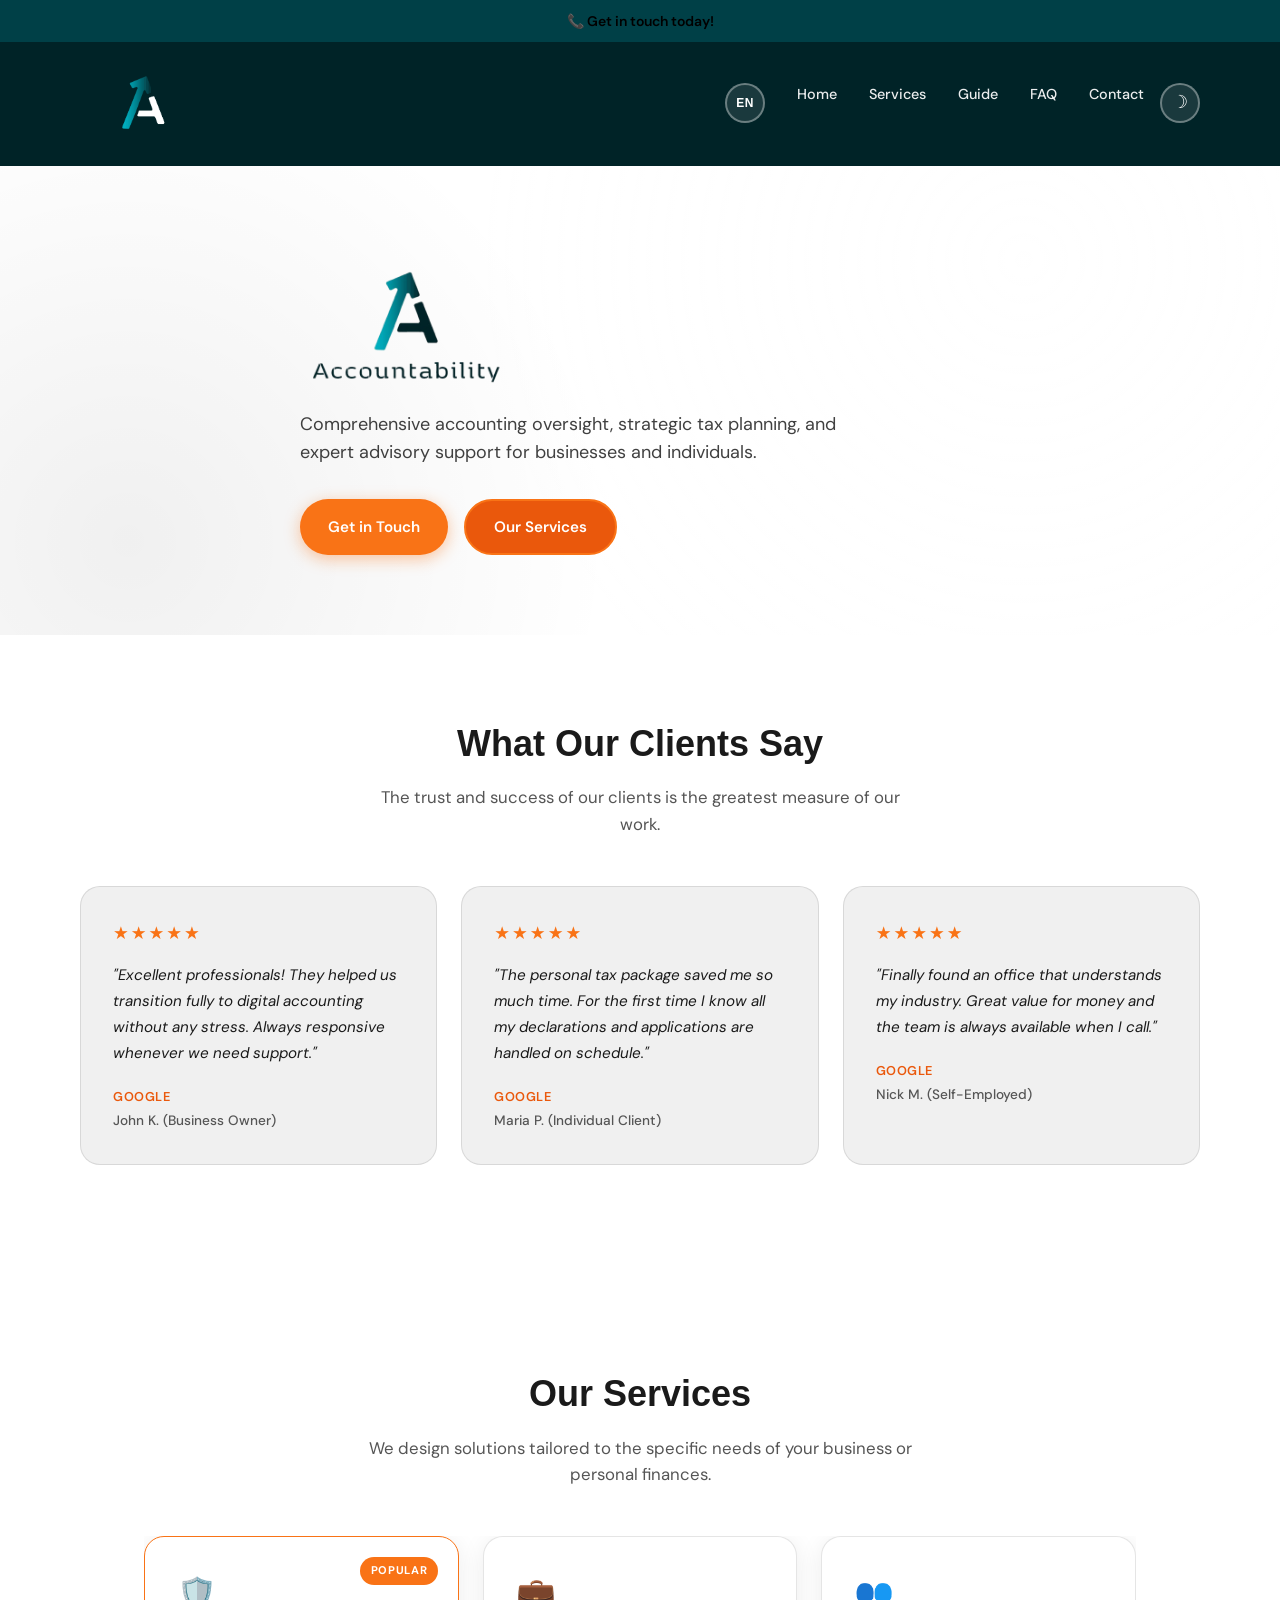
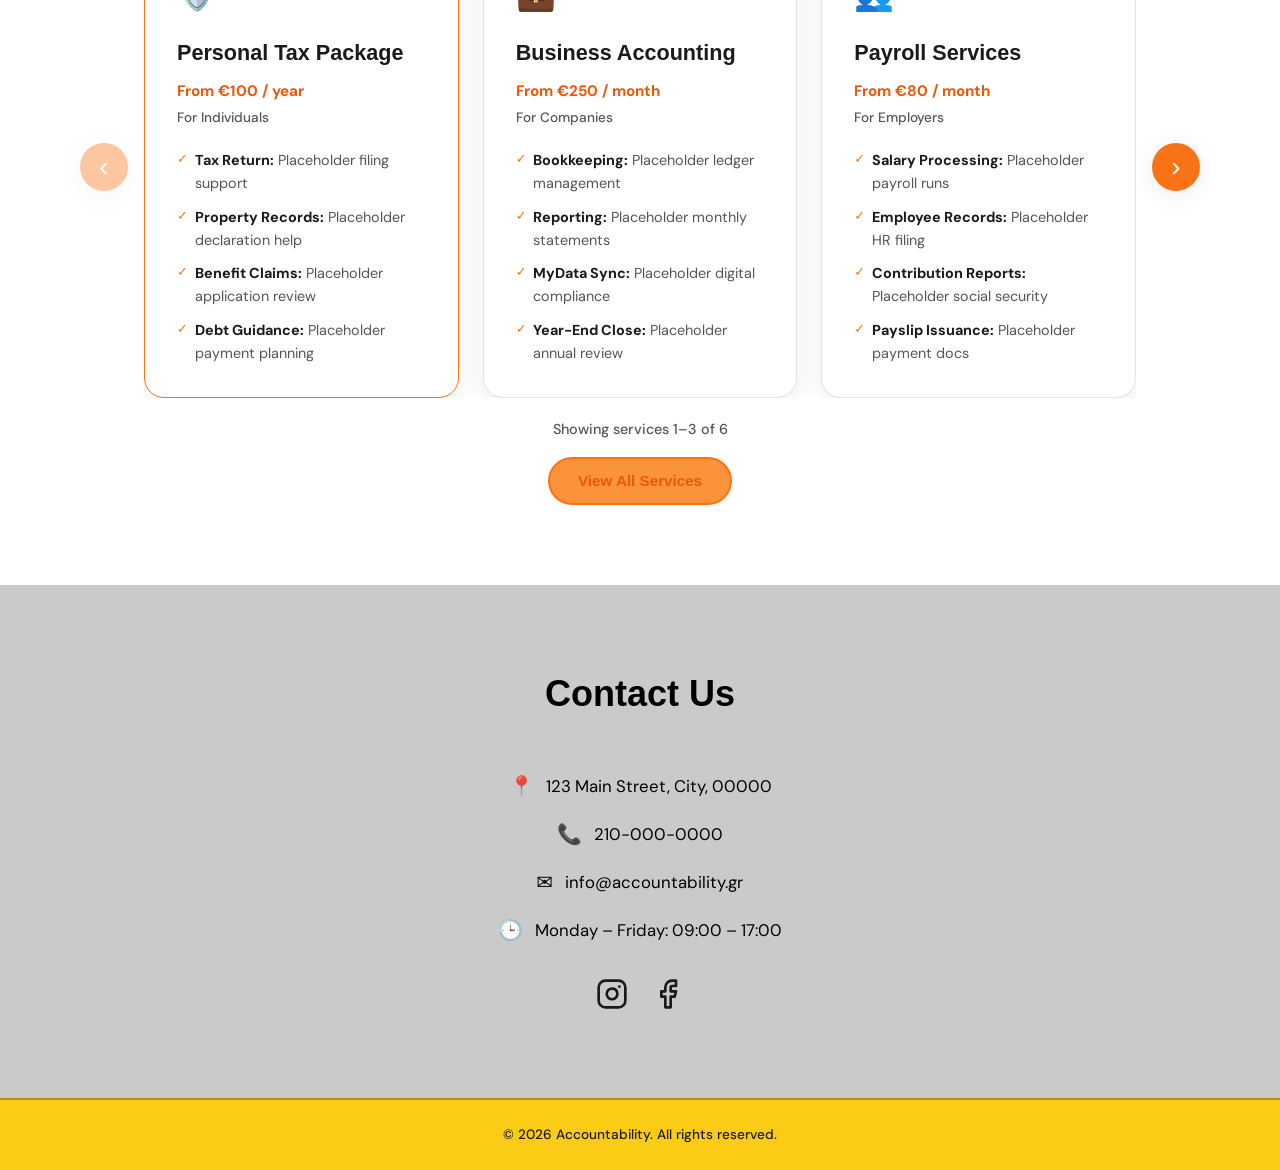
==== index.html @ 4b59281c "check 25/07/2026" ====
<!DOCTYPE html>
<html lang="en">
<head>
  <meta charset="UTF-8">
  <meta name="viewport" content="width=device-width, initial-scale=1.0">
  <title>Accountability</title>
  <link rel="preconnect" href="https://fonts.googleapis.com">
  <link rel="preconnect" href="https://fonts.gstatic.com" crossorigin>
  <link href="https://fonts.googleapis.com/css2?family=DM+Sans:ital,opsz,wght@0,9..40,400;0,9..40,500;0,9..40,600;0,9..40,700;1,9..40,400&family=Playfair+Display:wght@600;700&display=swap" rel="stylesheet">
  <link rel="stylesheet" href="styles.css">
  <script>
    (function () {
      var saved = localStorage.getItem("theme");
      document.documentElement.setAttribute("data-theme", saved === "dark" ? "dark" : "light");
      var savedLang = localStorage.getItem("lang") || "en";
      document.documentElement.setAttribute("data-lang", savedLang);
      document.documentElement.lang = savedLang;
    })();
  </script>
</head>
<body>
  <div id="top" class="top-anchor"></div>
  <a href="#contact" class="call-bar" data-i18n="callBar">📞 Get in touch today!</a>

  <header class="header">
    <div class="container header-inner">
      <a href="#top" class="logo">
        <img src="Full_logo.png" alt="Accountability">
      </a>
      <nav class="nav">
        <button class="lang-toggle" type="button" aria-label="Switch to Greek">
          <span class="lang-label lang-label-gr" aria-hidden="true">ΕΛ</span>
          <span class="lang-label lang-label-en" aria-hidden="true">EN</span>
        </button>
        <a href="#top" data-i18n="nav.home">Home</a>
        <a href="Services.html" data-i18n="nav.services">Services</a>
        <a href="Guide.html">Guide</a>
        <a href="QnA.html" class="btn-nav-qna" data-i18n="nav.qna">Q&amp;A</a>
        <a href="Contact.html" data-i18n="nav.contact">Contact</a>
        <!--a href="#contact" data-i18n="nav.contact">Contact</a-->
      </nav>
      <button class="theme-toggle" type="button" aria-label="Switch to dark mode" aria-pressed="false">
        <span class="theme-icon theme-icon-sun" aria-hidden="true">☀</span>
        <span class="theme-icon theme-icon-moon" aria-hidden="true">☽</span>
      </button>
      <button class="nav-toggle" aria-label="Open menu" aria-expanded="false">
        <span></span>
        <span></span>
        <span></span>
      </button>
    </div>
  </header>

  <main>
    <section class="hero">
      <div class="hero-bg"></div>
      <div class="container hero-content">
        <h1 class="hero-logo">
          <img alt="Accountability" class="theme-aware-logo">
        </h1>
        <p class="hero-lead" data-i18n="hero.lead">Comprehensive accounting oversight, strategic tax planning, and expert advisory support for businesses and individuals.</p>
        <div class="hero-actions">
          <a href="#contact" class="btn btn-primary" data-i18n="hero.cta1">Get in Touch</a>
          <a href="#services" class="btn btn-outline" data-i18n="hero.cta2">Our Services</a>
        </div>
      </div>
    </section>

    <section class="reviews" id="reviews">
      <div class="container">
        <header class="section-header">
          <h2 data-i18n="reviews.title">What Our Clients Say</h2>
          <p data-i18n="reviews.subtitle">The trust and success of our clients is the greatest measure of our work.</p>
        </header>
        <div class="reviews-grid">
          <blockquote class="review-card">
            <div class="stars">★★★★★</div>
            <p data-i18n="reviews.r1.text">"Excellent professionals! They helped us transition fully to digital accounting without any stress. Always responsive whenever we need support."</p>
            <footer>
              <span class="review-source">Google</span>
              <span class="review-author" data-i18n="reviews.r1.author">John K. (Business Owner)</span>
            </footer>
          </blockquote>
          <blockquote class="review-card">
            <div class="stars">★★★★★</div>
            <p data-i18n="reviews.r2.text">"The personal tax package saved me so much time. For the first time I know all my declarations and applications are handled on schedule."</p>
            <footer>
              <span class="review-source">Google</span>
              <span class="review-author" data-i18n="reviews.r2.author">Maria P. (Individual Client)</span>
            </footer>
          </blockquote>
          <blockquote class="review-card">
            <div class="stars">★★★★★</div>
            <p data-i18n="reviews.r3.text">"Finally found an office that understands my industry. Great value for money and the team is always available when I call."</p>
            <footer>
              <span class="review-source">Google</span>
              <span class="review-author" data-i18n="reviews.r3.author">Nick M. (Self-Employed)</span>
            </footer>
          </blockquote>
        </div>
      </div>
    </section>

    <section class="services" id="services">
      <div class="container">
        <header class="section-header">
          <h2 data-i18n="services.title">Our Services</h2>
          <p data-i18n="services.subtitle">We design solutions tailored to the specific needs of your business or personal finances.</p>
        </header>
        <div class="services-carousel" aria-roledescription="carousel">
          <button class="carousel-btn carousel-prev" type="button" data-i18n-aria="services.prev" aria-label="Previous services" disabled>
            &#8249;
          </button>
          <div class="services-viewport">
            <div class="services-track">
              <article class="service-card popular">
                <span class="badge" data-i18n="services.popular">Popular</span>
                <div class="service-icon">🛡️</div>
                <h3 data-i18n="services.s1.title">Personal Tax Package</h3>
                <p class="service-price" data-i18n="services.s1.price">From €100 / year</p>
                <p class="service-tagline" data-i18n="services.s1.tagline">For Individuals</p>
                <ul>
                  <li data-i18n="services.s1.l1"><strong>Tax Return:</strong> Placeholder filing support</li>
                  <li data-i18n="services.s1.l2"><strong>Property Records:</strong> Placeholder declaration help</li>
                  <li data-i18n="services.s1.l3"><strong>Benefit Claims:</strong> Placeholder application review</li>
                  <li data-i18n="services.s1.l4"><strong>Debt Guidance:</strong> Placeholder payment planning</li>
                </ul>
              </article>

              <article class="service-card">
                <div class="service-icon">💼</div>
                <h3 data-i18n="services.s2.title">Business Accounting</h3>
                <p class="service-price" data-i18n="services.s2.price">From €250 / month</p>
                <p class="service-tagline" data-i18n="services.s2.tagline">For Companies</p>
                <ul>
                  <li data-i18n="services.s2.l1"><strong>Bookkeeping:</strong> Placeholder ledger management</li>
                  <li data-i18n="services.s2.l2"><strong>Reporting:</strong> Placeholder monthly statements</li>
                  <li data-i18n="services.s2.l3"><strong>MyData Sync:</strong> Placeholder digital compliance</li>
                  <li data-i18n="services.s2.l4"><strong>Year-End Close:</strong> Placeholder annual review</li>
                </ul>
              </article>

              <article class="service-card">
                <div class="service-icon">👥</div>
                <h3 data-i18n="services.s3.title">Payroll Services</h3>
                <p class="service-price" data-i18n="services.s3.price">From €80 / month</p>
                <p class="service-tagline" data-i18n="services.s3.tagline">For Employers</p>
                <ul>
                  <li data-i18n="services.s3.l1"><strong>Salary Processing:</strong> Placeholder payroll runs</li>
                  <li data-i18n="services.s3.l2"><strong>Employee Records:</strong> Placeholder HR filing</li>
                  <li data-i18n="services.s3.l3"><strong>Contribution Reports:</strong> Placeholder social security</li>
                  <li data-i18n="services.s3.l4"><strong>Payslip Issuance:</strong> Placeholder payment docs</li>
                </ul>
              </article>

              <article class="service-card">
                <div class="service-icon">📊</div>
                <h3 data-i18n="services.s4.title">VAT & Tax Filing</h3>
                <p class="service-price" data-i18n="services.s4.price">From €150 / quarter</p>
                <p class="service-tagline" data-i18n="services.s4.tagline">For Traders</p>
                <ul>
                  <li data-i18n="services.s4.l1"><strong>VAT Returns:</strong> Placeholder submission cycle</li>
                  <li data-i18n="services.s4.l2"><strong>Tax Estimates:</strong> Placeholder liability review</li>
                  <li data-i18n="services.s4.l3"><strong>Deadline Tracking:</strong> Placeholder reminder system</li>
                  <li data-i18n="services.s4.l4"><strong>Audit Prep:</strong> Placeholder document checks</li>
                </ul>
              </article>

              <article class="service-card">
                <div class="service-icon">📈</div>
                <h3 data-i18n="services.s5.title">Financial Advisory</h3>
                <p class="service-price" data-i18n="services.s5.price">Custom pricing</p>
                <p class="service-tagline" data-i18n="services.s5.tagline">For Growth</p>
                <ul>
                  <li data-i18n="services.s5.l1"><strong>Cash Flow:</strong> Placeholder forecast review</li>
                  <li data-i18n="services.s5.l2"><strong>Tax Planning:</strong> Placeholder strategy session</li>
                  <li data-i18n="services.s5.l3"><strong>Investment Review:</strong> Placeholder portfolio check</li>
                  <li data-i18n="services.s5.l4"><strong>Business Plans:</strong> Placeholder financial modeling</li>
                </ul>
              </article>

              <article class="service-card">
                <div class="service-icon">🚀</div>
                <h3 data-i18n="services.s6.title">Startup Support</h3>
                <p class="service-price" data-i18n="services.s6.price">From €300 / setup</p>
                <p class="service-tagline" data-i18n="services.s6.tagline">For New Businesses</p>
                <ul>
                  <li data-i18n="services.s6.l1"><strong>Company Setup:</strong> Placeholder registration help</li>
                  <li data-i18n="services.s6.l2"><strong>License Guidance:</strong> Placeholder compliance steps</li>
                  <li data-i18n="services.s6.l3"><strong>Grant Applications:</strong> Placeholder funding support</li>
                  <li data-i18n="services.s6.l4"><strong>First-Year Books:</strong> Placeholder onboarding plan</li>
                </ul>
              </article>
            </div>
          </div>
          <button class="carousel-btn carousel-next" type="button" data-i18n-aria="services.next" aria-label="Next services">
            &#8250;
          </button>
        </div>
        <div class="services-actions">
          <p class="carousel-status" aria-live="polite">Showing services 1–3 of 6</p>
          <button type="button" class="btn btn-outline-dark services-expand-btn" aria-expanded="false" data-i18n="services.viewAll">
            View All Services
          </button>
        </div>
      </div>
    </section>

    <section class="contact" id="contact">
      <div class="container contact-inner">
        <header class="section-header light">
          <h2 data-i18n="contact.title">Contact Us</h2>
        </header>
        <div class="contact-details">
          <p><span class="contact-icon">📍</span> <span data-i18n="contact.address">123 Main Street, City, 00000</span></p>
          <p><span class="contact-icon">📞</span> 210-000-0000</p>
          <p><span class="contact-icon">✉️</span> info@accountability.gr</p>
          <p><span class="contact-icon">🕒</span> <span data-i18n="contact.hours">Monday – Friday: 09:00 – 17:00</span></p>
          <div style="display: flex; gap: 1.5rem; justify-content: center; margin-top: 1rem;">
            
            <!-- Instagram Button -->
            <a href="https://www.instagram.com/reel/Da7ZCr4uTHB/?utm_source=ig_web_copy_link&igsh=NTc4MTIwNjQ2YQ==" target="_blank" rel="noopener noreferrer" class="social-icon-btn" aria-label="Follow us on Instagram">
              <svg xmlns="http://www.w3.org/2000/svg" width="32" height="32" viewBox="0 0 24 24" fill="none" stroke="currentColor" stroke-width="2" stroke-linecap="round" stroke-linejoin="round">
                <rect x="2" y="2" width="20" height="20" rx="5" ry="5"></rect>
                <path d="M16 11.37A4 4 0 1 1 12.63 8 4 4 0 0 1 16 11.37z"></path>
                <line x1="17.5" y1="6.5" x2="17.51" y2="6.5"></line>
              </svg>
            </a>

            <!-- Facebook Button -->
            <a href="https://www.facebook.com/share/r/1LdRC17VoG/" target="_blank" rel="noopener noreferrer" class="social-icon-btn" aria-label="Follow us on Facebook">
              <svg xmlns="http://www.w3.org/2000/svg" width="32" height="32" viewBox="0 0 24 24" fill="none" stroke="currentColor" stroke-width="2" stroke-linecap="round" stroke-linejoin="round">
                <path d="M18 2h-3a5 5 0 0 0-5 5v3H7v4h3v8h4v-8h3l1-4h-4V7a1 1 0 0 1 1-1h3z"></path>
              </svg>
            </a>

          </div>
        </div>
      </div>
    </section>
  </main>

  <footer class="footer">
    <div class="container">
      <p data-i18n="footer.copyright">&copy; 2026 Accountability. All rights reserved.</p>
    </div>
  </footer>

  <script type="module" src="script.js"></script>
</body>
</html>
---- styles.css ----
:root,
[data-theme="light"] {
  color-scheme: light;

  /* Bright mode */
  --header-blue: #002327;
  --header-blue-dark: #004047;
  --body-white: #ffffff;
  --body-grey: #f0f0f0;
  --body-white-bg: #ffffff;
  --body-grey-bg: #cacaca;
  --footer-yellow: #facc15;
  --footer-yellow-dark: #ca8a04;
  --button-orange: #f97316;
  --button-orange-dark: #ea580c;
  --button-orange-light: #fb923c;

  /* Text & utility */
  --text-on-red: #000000;
  --text-on-green: #1a1a1a;
  --text-muted: #555555;
  --text-on-yellow: #1a1a1a;
  --text-on-orange: #ffffff;
  --card-bg: #ffffff;
  --border: rgba(0, 0, 0, 0.1);
  --shadow: 0 4px 24px rgba(0, 0, 0, 0.08);
  --shadow-lg: 0 12px 48px rgba(0, 0, 0, 0.12);
  --text-hero-lead: rgba(0, 0, 0, 0.75);
  --nav-link: rgba(255, 255, 255, 0.92);
  --logo-bg: #ffffff;
  --logo-border: #1e3a5f;
  --radius: 12px;
  --radius-lg: 20px;
  --font-body: "DM Sans", system-ui, sans-serif;
  --font-display: "Helvetica Neue", Arial, sans-serif;
}

[data-theme="dark"] {
  color-scheme: dark;
  --header-blue: #002327;
  --header-blue-dark: #004047;
  --body-white: #1a1a28;
  --body-grey: #252536;
  --body-white-bg: #0f0f18;
  --body-grey-bg: #0f0f18;
  --footer-yellow: #a16207;
  --footer-yellow-dark: #854d0e;
  --text-on-red: #f0f0f5;
  --text-on-green: #e8e8f0;
  --text-muted: #a8a8bc;
  --text-on-yellow: #fef3c7;
  --text-on-orange: #ffffff;
  --card-bg: #1e1e2e;
  --border: rgba(255, 255, 255, 0.1);
  --shadow: 0 4px 24px rgba(0, 0, 0, 0.3);
  --shadow-lg: 0 12px 48px rgba(0, 0, 0, 0.4);
  --text-hero-lead: rgba(255, 255, 255, 0.88);
  --nav-link: rgba(255, 255, 255, 0.88);
  --logo-bg: #ffffff;
  --logo-border: #4a6fa5;
}

[data-theme="light"] .theme-aware-logo {
  content: url("logo.png"); /* Image 1 */
}

/* Dark Mode Logo */
[data-theme="dark"] .theme-aware-logo {
  content: url("logo_dark.png"); /* Image 2 */
}

*,
*::before,
*::after {
  box-sizing: border-box;
  margin: 0;
  padding: 0;
}

html {
  scroll-behavior: smooth;
}

body {
  font-family: var(--font-body);
  color: var(--text-on-green);
  background: var(--body-white-bg);
  line-height: 1.6;
  -webkit-font-smoothing: antialiased;
  transition: background-color 0.25s ease, color 0.25s ease;
}

.top-anchor {
  height: 0;
  width: 0;
  overflow: hidden;
}

.container {
  width: min(1120px, 92%);
  margin-inline: auto;
}

a {
  color: inherit;
  text-decoration: none;
}

ul {
  list-style: none;
}

img {
  max-width: 100%;
  display: block;
}

/* Header (red) */
.call-bar {
  display: block;
  background: var(--header-blue-dark);
  color: var(--text-on-red);
  text-align: center;
  padding: 0.6rem 1rem;
  font-size: 0.875rem;
  font-weight: 600;
  transition: background 0.2s;
}

.call-bar:hover {
  background: var(--header-blue);
}

.header {
  position: sticky;
  top: 0;
  z-index: 100;
  background: var(--header-blue);
  border-bottom: 2px solid var(--header-blue);
}

.header-inner {
  display: flex;
  align-items: center;
  justify-content: space-between;
  padding: 1rem 0;
  gap: 1rem;
}

.logo {
  display: inline-flex;
  align-items: center;
  
}


.logo img,
.hero-logo img {
  width: auto;
  display: block;
  padding: 0.35rem 0.75rem;
}

.logo img {
  height: 90px;
  
}

.nav {
  display: flex;
  gap: 2rem;
  margin-left: auto;
}

.nav a {
  font-size: 0.9rem;
  font-weight: 500;
  color: var(--nav-link);
  transition: color 0.2s;
}



.nav a:hover {
  color: var(--button-orange-light);
}

.lang-toggle {
  display: inline-flex;
  align-items: center;
  justify-content: center;
  width: 40px;
  height: 40px;
  border: 2px solid rgba(255, 255, 255, 0.35);
  border-radius: 999px;
  background: rgba(255, 255, 255, 0.1);
  color: #ffffff;
  cursor: pointer;
  font-size: 0.75rem;
  font-weight: 700;
  letter-spacing: 0.04em;
  line-height: 1;
  flex-shrink: 0;
  padding: 0;
  transition: background 0.2s, border-color 0.2s, transform 0.2s;
}

.lang-toggle:hover {
  background: rgba(255, 255, 255, 0.2);
  border-color: rgba(255, 255, 255, 0.6);
  transform: scale(1.05);
}

.lang-label-en {
  display: inline;
}

.lang-label-gr {
  display: none;
}

[data-lang="el"] .lang-label-en {
  display: none;
}

[data-lang="el"] .lang-label-gr {
  display: inline;
}

.theme-toggle {
  display: inline-flex;
  align-items: center;
  justify-content: center;
  width: 40px;
  height: 40px;
  border: 2px solid rgba(255, 255, 255, 0.35);
  border-radius: 999px;
  background: rgba(255, 255, 255, 0.1);
  color: #ffffff;
  cursor: pointer;
  font-size: 1.1rem;
  line-height: 1;
  flex-shrink: 0;
  transition: background 0.2s, border-color 0.2s;
}

.theme-toggle:hover {
  background: rgba(255, 255, 255, 0.2);
  border-color: rgba(255, 255, 255, 0.6);
}

.theme-icon-sun {
  display: none;
}

.theme-icon-moon {
  display: inline;
}

[data-theme="dark"] .theme-icon-sun {
  display: inline;
}

[data-theme="dark"] .theme-icon-moon {
  display: none;
}

.nav-toggle {
  display: none;
  flex-direction: column;
  gap: 5px;
  background: none;
  border: none;
  cursor: pointer;
  padding: 4px;
}

.nav-toggle span {
  display: block;
  width: 24px;
  height: 2px;
  background: var(--text-on-red);
  transition: transform 0.3s, opacity 0.3s;
}

.nav-toggle[aria-expanded="true"] span:nth-child(1) {
  transform: translateY(7px) rotate(45deg);
}

.nav-toggle[aria-expanded="true"] span:nth-child(2) {
  opacity: 0;
}

.nav-toggle[aria-expanded="true"] span:nth-child(3) {
  transform: translateY(-7px) rotate(-45deg);
}

/* Body (green) */
.hero {
  position: relative;
  padding: 6rem 0 5rem;
  overflow: hidden;
  background: var(--body-white);
}

.hero-bg {
  position: absolute;
  inset: 0;
  background: linear-gradient(135deg, var(--body-white) 0%, var(--body-white) 100%);
  z-index: 0;
}

.hero-bg::after {
  content: "";
  position: absolute;
  inset: 0;
  background:
    radial-gradient(circle at 80% 20%, rgba(255, 255, 255, 0.12) 0%, transparent 50%),
    radial-gradient(circle at 10% 80%, rgba(0, 0, 0, 0.06) 0%, transparent 40%);
}

.hero-content {
  position: relative;
  z-index: 1;
  max-width: 680px;
}

.hero-logo {
  margin-bottom: 1.25rem;
}

.hero-logo img {
  height: clamp(4rem, 10vw, 8rem);
}

.hero-lead {
  font-size: 1.125rem;
  color: var(--text-hero-lead);
  margin-bottom: 2rem;
  max-width: 540px;
}

.hero-actions {
  display: flex;
  flex-wrap: wrap;
  gap: 1rem;
}

/* Buttons (orange) */
.btn {
  display: inline-flex;
  align-items: center;
  justify-content: center;
  padding: 0.85rem 1.75rem;
  border-radius: 999px;
  font-size: 0.95rem;
  font-weight: 600;
  transition: transform 0.2s, box-shadow 0.2s, background 0.2s, color 0.2s, border-color 0.2s;
}

.btn:hover {
  transform: translateY(-2px);
}

.btn-primary {
  background: var(--button-orange);
  color: var(--text-on-orange);
  box-shadow: 0 4px 16px rgba(249, 115, 22, 0.4);
}

.btn-primary:hover {
  background: var(--button-orange-light);
  box-shadow: 0 6px 24px rgba(249, 115, 22, 0.5);
}

.btn-outline {
  border: 2px solid var(--button-orange);
  color: var(--text-on-orange);
  background: var(--button-orange-dark);
}

.btn-outline:hover {
  background: var(--button-orange);
  border-color: var(--button-orange-light);
}

.btn-outline-dark {
  border: 2px solid var(--button-orange);
  color: var(--button-orange-dark);
  background: var(--button-orange-light);
}

.btn-outline-dark:hover {
  background: var(--button-orange);
  color: var(--text-on-orange);
  border-color: var(--button-orange);
}

.stats {
  margin-top: -2.5rem;
  position: relative;
  z-index: 2;
  padding-bottom: 1rem;
  background: var(--body-white-bg);
}

.stats-grid {
  display: grid;
  grid-template-columns: repeat(3, 1fr);
  gap: 1.25rem;
}

.stat-card {
  background: var(--body-grey);
  border-radius: var(--radius);
  padding: 1.75rem 1.5rem;
  text-align: center;
  box-shadow: var(--shadow);
  border: 1px solid var(--border);
}

.stat-value {
  display: block;
  font-family: var(--font-display);
  font-size: 1.75rem;
  font-weight: 700;
  color: var(--text-on-green);
  margin-bottom: 0.35rem;
}

.stat-label {
  font-size: 0.875rem;
  color: var(--text-muted);
  font-weight: 500;
}

.section-header {
  text-align: center;
  margin-bottom: 3rem;
}

.section-header h2 {
  font-family: var(--font-display);
  font-size: clamp(1.75rem, 4vw, 2.25rem);
  color: var(--text-on-green);
  margin-bottom: 0.75rem;
}

.section-header p {
  color: var(--text-muted);
  max-width: 560px;
  margin-inline: auto;
  font-size: 1.05rem;
}

.section-header.light h2 {
  color: var(--text-on-red);
}

.services {
  padding: 5rem 0;
  background: var(--body-white);
}

.services-grid {
  display: grid;
  grid-template-columns: repeat(auto-fill, minmax(320px, 1fr));
  gap: 1.5rem;
}

.services-carousel {
  display: flex;
  align-items: center;
  gap: 1rem;
}

.services-viewport {
  flex: 1;
  overflow: hidden;
}

.services-track {
  display: flex;
  gap: 1.5rem;
  transition: transform 0.4s ease;
}

.services-track .service-card {
  flex: 0 0 calc((100% - 3rem) / 3);
  min-width: 0;
}

.carousel-btn {
  flex-shrink: 0;
  width: 48px;
  height: 48px;
  border: none;
  border-radius: 999px;
  background: var(--button-orange);
  color: var(--text-on-orange);
  font-size: 1.75rem;
  line-height: 1;
  cursor: pointer;
  display: inline-flex;
  align-items: center;
  justify-content: center;
  box-shadow: var(--shadow);
  transition: background 0.2s, transform 0.2s, opacity 0.2s;
}

.carousel-btn:hover:not(:disabled) {
  background: var(--button-orange-light);
  transform: scale(1.05);
}

.carousel-btn:disabled {
  opacity: 0.4;
  cursor: not-allowed;
}

.carousel-status {
  text-align: center;
  font-size: 0.9rem;
  color: var(--text-muted);
  font-weight: 500;
}

.services-actions {
  margin-top: 1.25rem;
  display: flex;
  flex-direction: column;
  align-items: center;
  gap: 1rem;
}

.services.is-expanded .carousel-btn,
.services.is-expanded .carousel-status {
  display: none;
}

.services.is-expanded .services-carousel {
  display: block;
}

.services.is-expanded .services-viewport {
  overflow: visible;
}

.services.is-expanded .services-track {
  display: grid;
  grid-template-columns: repeat(3, 1fr);
  transform: none !important;
}

.services.is-expanded .services-track .service-card {
  flex: unset;
  width: auto;
}

.service-card {
  background: var(--card-bg);
  border-radius: var(--radius-lg);
  padding: 2rem;
  border: 1px solid var(--border);
  box-shadow: var(--shadow);
  position: relative;
  transition: transform 0.25s, box-shadow 0.25s;
}

.service-card:hover {
  transform: translateY(-4px);
  box-shadow: var(--shadow-lg);
}

.service-card.popular {
  border-color: var(--button-orange);
}

.badge {
  position: absolute;
  top: 1.25rem;
  right: 1.25rem;
  background: var(--button-orange);
  color: var(--text-on-orange);
  font-size: 0.7rem;
  font-weight: 700;
  letter-spacing: 0.06em;
  text-transform: uppercase;
  padding: 0.3rem 0.65rem;
  border-radius: 999px;
}

.service-icon {
  font-size: 2rem;
  margin-bottom: 1rem;
}

.service-card h3 {
  font-family: var(--font-display);
  font-size: 1.35rem;
  color: var(--text-on-green);
  margin-bottom: 0.5rem;
}

.service-price {
  font-weight: 700;
  color: var(--button-orange-dark);
  font-size: 0.95rem;
  margin-bottom: 0.25rem;
}

.service-tagline {
  font-size: 0.85rem;
  color: var(--text-muted);
  margin-bottom: 1.25rem;
  font-weight: 500;
}

.service-card ul {
  display: flex;
  flex-direction: column;
  gap: 0.65rem;
}

.service-card li {
  font-size: 0.9rem;
  color: var(--text-muted);
  padding-left: 1.1rem;
  position: relative;
}

.service-card li::before {
  content: "✓";
  position: absolute;
  left: 0;
  color: var(--button-orange);
  font-weight: 700;
  font-size: 0.8rem;
}

.service-card li strong {
  color: var(--text-on-green);
}

.reviews {
  padding: 5rem 0;
  background: var(--body-white);
}

.reviews-grid {
  display: grid;
  grid-template-columns: repeat(auto-fill, minmax(300px, 1fr));
  gap: 1.5rem;
  margin-bottom: 2.5rem;
}

.review-card {
  background: var(--body-grey);
  border-radius: var(--radius-lg);
  padding: 2rem;
  border: 1px solid var(--border);
}

.stars {
  color: var(--button-orange);
  font-size: 1.1rem;
  letter-spacing: 2px;
  margin-bottom: 1rem;
}

.review-card p {
  font-size: 0.95rem;
  color: var(--text-on-green);
  font-style: italic;
  margin-bottom: 1.25rem;
  line-height: 1.7;
}

.review-card footer {
  display: flex;
  flex-direction: column;
  gap: 0.2rem;
}

.review-source {
  font-size: 0.8rem;
  font-weight: 600;
  color: var(--button-orange-dark);
  text-transform: uppercase;
  letter-spacing: 0.04em;
}

.review-author {
  font-size: 0.85rem;
  color: var(--text-muted);
  font-weight: 500;
}

.reviews-cta {
  text-align: center;
}

.why-us {
  padding: 5rem 0;
  background: var(--body-white);
}

.why-grid {
  display: grid;
  grid-template-columns: repeat(3, 1fr);
  gap: 1.5rem;
}

.why-card {
  text-align: center;
  padding: 2.5rem 1.5rem;
  background: var(--card-bg);
  border-radius: var(--radius-lg);
  border: 1px solid var(--border);
  box-shadow: var(--shadow);
  transition: transform 0.25s;
}

.why-card:hover {
  transform: translateY(-4px);
}

.why-icon {
  font-size: 2.5rem;
  margin-bottom: 1rem;
}

.why-card h3 {
  font-family: var(--font-display);
  font-size: 1.25rem;
  color: var(--text-on-green);
  margin-bottom: 0.75rem;
}

.why-card p {
  font-size: 0.925rem;
  color: var(--text-muted);
}

.contact {
  background: var(--body-grey-bg);
  padding: 5rem 0;
}

.contact-inner {
  text-align: center;
}

.contact-details {
  display: flex;
  flex-direction: column;
  gap: 1rem;
  align-items: center;
}

.contact-details p {
  color: var(--text-on-red);
  font-size: 1.05rem;
  display: flex;
  align-items: center;
  gap: 0.75rem;
}

.contact-icon {
  font-size: 1.25rem;
}

/* Footer (yellow) */
.footer {
  background: var(--footer-yellow);
  padding: 1.5rem 0;
  text-align: center;
  border-top: 2px solid var(--footer-yellow-dark);
}

.footer p {
  font-size: 0.85rem;
  color: var(--text-on-yellow);
  font-weight: 500;
}

/* Responsive */
@media (max-width: 768px) {
  .nav-toggle {
    display: flex;
  }

  .theme-toggle {
    margin-left: auto;
  }

  .services-track .service-card {
    flex: 0 0 100%;
  }

  .services.is-expanded .services-track {
    grid-template-columns: 1fr;
  }

  .carousel-btn {
    width: 40px;
    height: 40px;
    font-size: 1.5rem;
  }

  .nav {
    position: fixed;
    top: 0;
    right: 0;
    width: min(280px, 85vw);
    height: 100vh;
    background: var(--header-blue);
    flex-direction: column;
    padding: 5rem 2rem 2rem;
    gap: 1.5rem;
    box-shadow: -4px 0 24px rgba(0, 0, 0, 0.2);
    transform: translateX(100%);
    transition: transform 0.3s ease;
    margin-left: 0;
  }

  .nav.open {
    transform: translateX(0);
  }

  .nav a {
    font-size: 1.05rem;
    color: var(--text-on-red);
  }

  .lang-toggle {
    align-self: flex-start;
  }

  .stats-grid,
  .why-grid {
    grid-template-columns: 1fr;
  }

  .hero {
    padding: 4rem 0 4rem;
  }

  .services,
  .reviews,
  .why-us,
  .contact {
    padding: 3.5rem 0;
  }
}

@media (max-width: 480px) {
  .services-carousel {
    gap: 0.5rem;
  }
}

/* ==========================================
   Communication Box Component
   ========================================== */
.contact-box {
  max-width: 580px;
  margin: 2rem auto 0;
  padding: 2.5rem 2rem;
  background: var(--card-bg);
  border: 1px solid var(--border);
  border-radius: var(--radius-lg);
  box-shadow: var(--shadow);
  text-align: left;
  transition: background-color 0.25s ease, border-color 0.25s ease;
}

.contact-box h3 {
  font-family: var(--font-display);
  font-size: 1.5rem;
  color: var(--text-on-green);
  margin-bottom: 0.5rem;
}

.contact-box p.contact-desc {
  font-size: 0.925rem;
  color: var(--text-muted);
  margin-bottom: 1.5rem;
}

.contact-box .form-group {
  margin-bottom: 1.25rem;
}

.contact-box label {
  display: block;
  font-size: 0.875rem;
  font-weight: 600;
  color: var(--text-on-green);
  margin-bottom: 0.5rem;
}

.contact-box input[type="email"],
.contact-box textarea {
  width: 100%;
  padding: 0.85rem 1rem;
  font-family: var(--font-body);
  font-size: 0.95rem;
  color: var(--text-on-green);
  background: var(--body-white-bg);
  border: 1px solid var(--border);
  border-radius: var(--radius);
  outline: none;
  transition: border-color 0.2s, box-shadow 0.2s;
}

.contact-box input[type="email"]::placeholder,
.contact-box textarea::placeholder {
  color: var(--text-muted);
  opacity: 0.7;
}

.contact-box input[type="email"]:focus,
.contact-box textarea:focus {
  border-color: var(--button-orange);
  box-shadow: 0 0 0 3px rgba(249, 115, 22, 0.2);
}

.contact-box textarea {
  resize: vertical;
  min-height: 120px;
}

/* Submit Button & Status State */
.contact-box .submit-btn {
  width: 100%;
  padding: 0.85rem 1.75rem;
  border: none;
  border-radius: 999px;
  background: var(--button-orange);
  color: var(--text-on-orange);
  font-family: var(--font-body);
  font-size: 0.95rem;
  font-weight: 600;
  cursor: pointer;
  box-shadow: 0 4px 16px rgba(249, 115, 22, 0.35);
  transition: transform 0.2s, background 0.2s, box-shadow 0.2s, opacity 0.2s;
}

.contact-box .submit-btn:hover:not(:disabled) {
  background: var(--button-orange-light);
  transform: translateY(-2px);
  box-shadow: 0 6px 24px rgba(249, 115, 22, 0.45);
}

.contact-box .submit-btn:disabled {
  opacity: 0.65;
  cursor: not-allowed;
}

.contact-box .response-status {
  margin-top: 1rem;
  font-size: 0.9rem;
  font-weight: 500;
  text-align: center;
  color: var(--text-on-green);
}

/* Responsive adjustment for small screens */
@media (max-width: 480px) {
  .contact-box {
    padding: 1.75rem 1.25rem;
  }
}
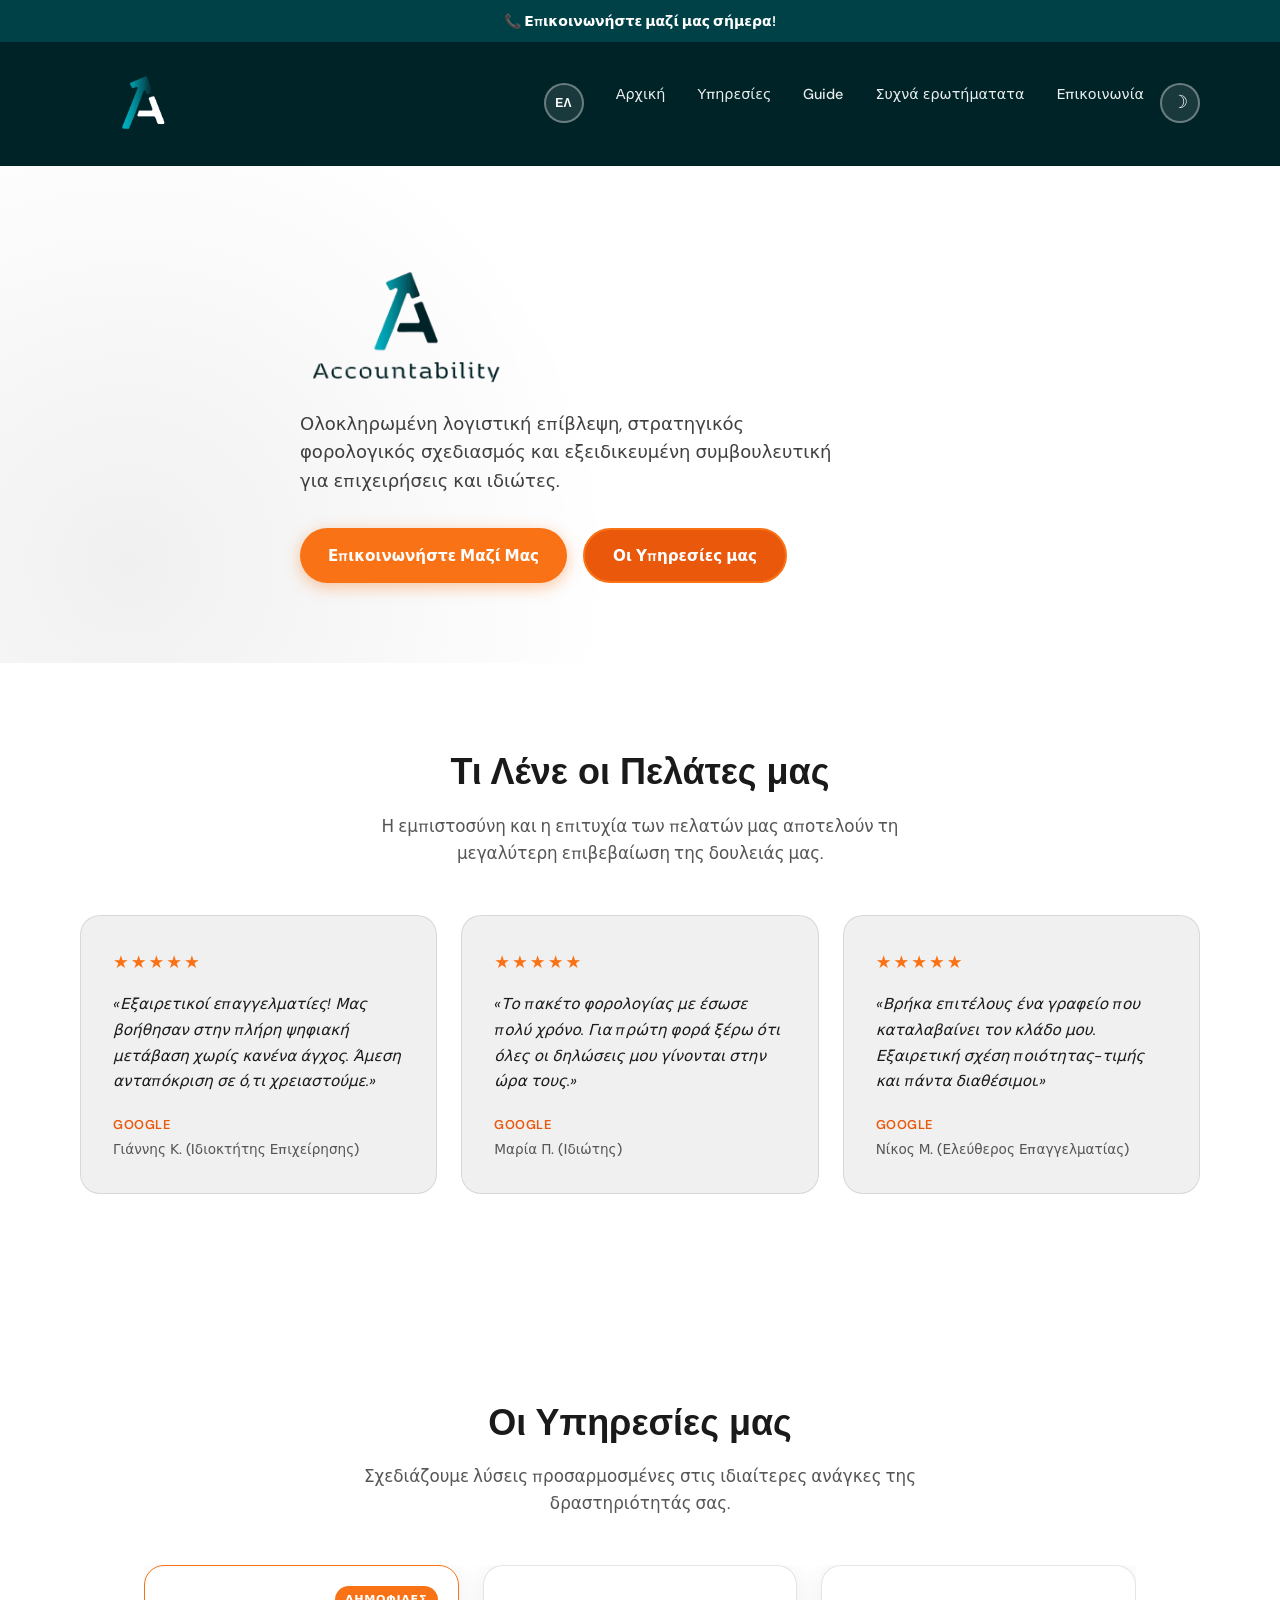
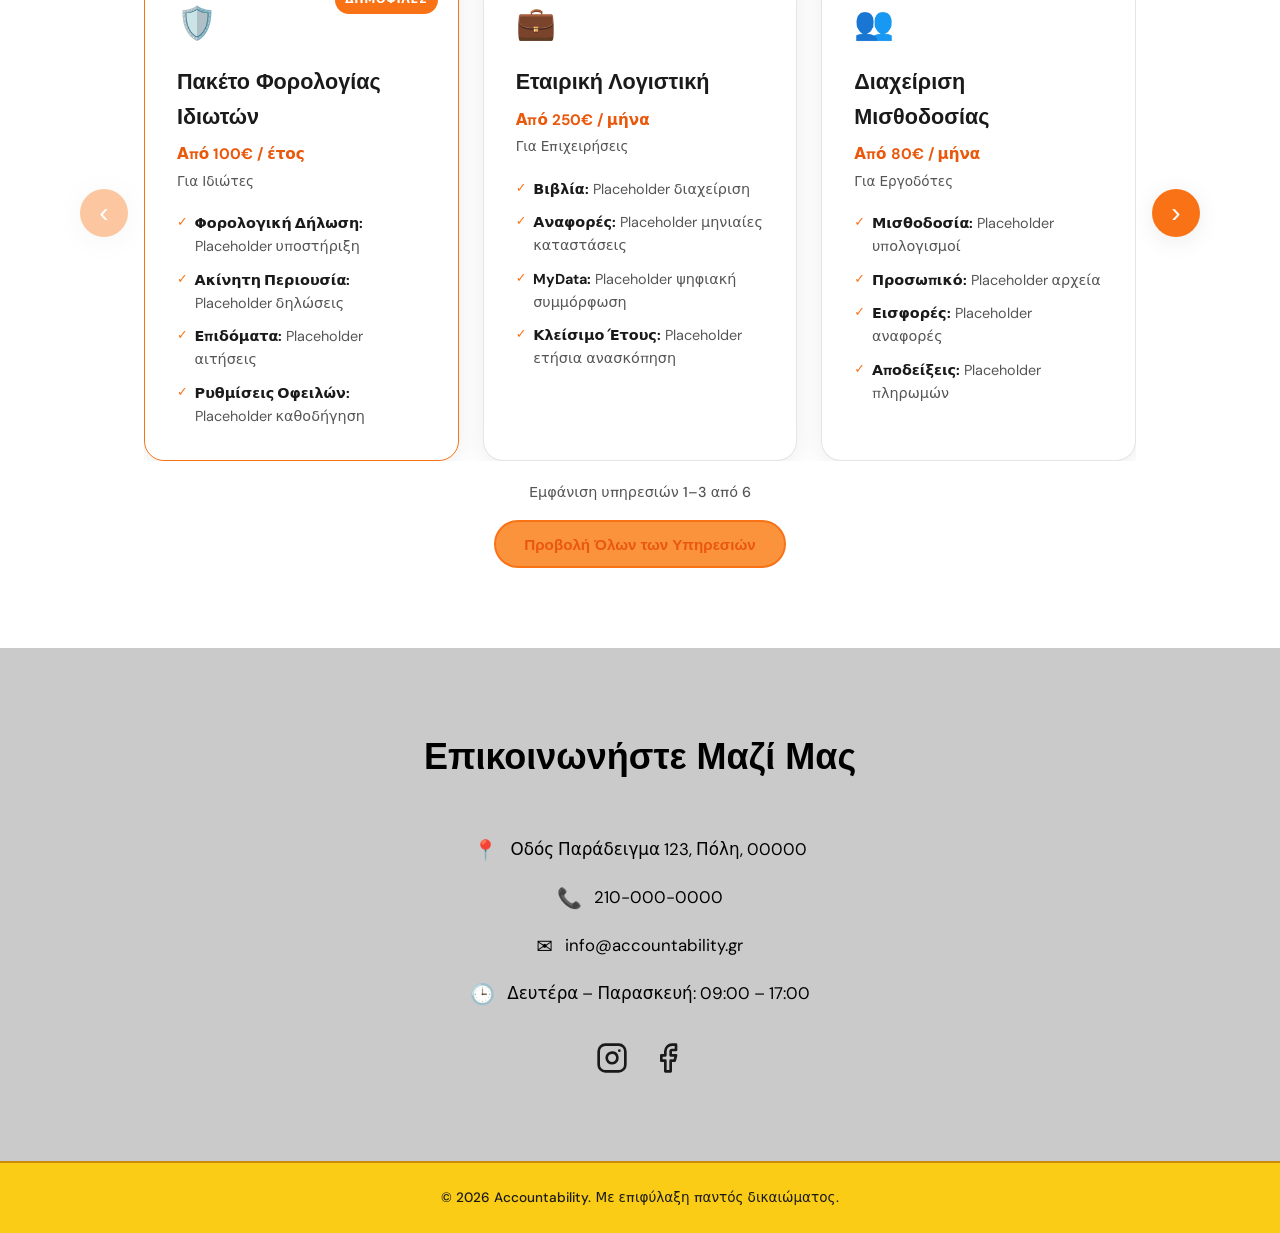
==== commit 8961b4fc: "checkl2" ====
--- a/index.html
+++ b/index.html
@@ -12,7 +12,7 @@
     (function () {
       var saved = localStorage.getItem("theme");
       document.documentElement.setAttribute("data-theme", saved === "dark" ? "dark" : "light");
-      var savedLang = localStorage.getItem("lang") || "en";
+      var savedLang = localStorage.getItem("lang") || "el";
       document.documentElement.setAttribute("data-lang", savedLang);
       document.documentElement.lang = savedLang;
     })();
--- a/styles.css
+++ b/styles.css
@@ -16,7 +16,8 @@
   --button-orange-light: #fb923c;
 
   /* Text & utility */
-  --text-on-red: #000000;
+  --text-on-red: #ffffff;
+  --text-on-grey: #000000;
   --text-on-green: #1a1a1a;
   --text-muted: #555555;
   --text-on-yellow: #1a1a1a;
@@ -43,6 +44,7 @@
   --body-grey: #252536;
   --body-white-bg: #0f0f18;
   --body-grey-bg: #0f0f18;
+  --text-on-grey: #ffffff;
   --footer-yellow: #a16207;
   --footer-yellow-dark: #854d0e;
   --text-on-red: #f0f0f5;
@@ -454,7 +456,7 @@
 }
 
 .section-header.light h2 {
-  color: var(--text-on-red);
+  color: var(--text-on-grey);
 }
 
 .services {
@@ -759,7 +761,7 @@
 }
 
 .contact-details p {
-  color: var(--text-on-red);
+  color: var(--text-on-grey);
   font-size: 1.05rem;
   display: flex;
   align-items: center;
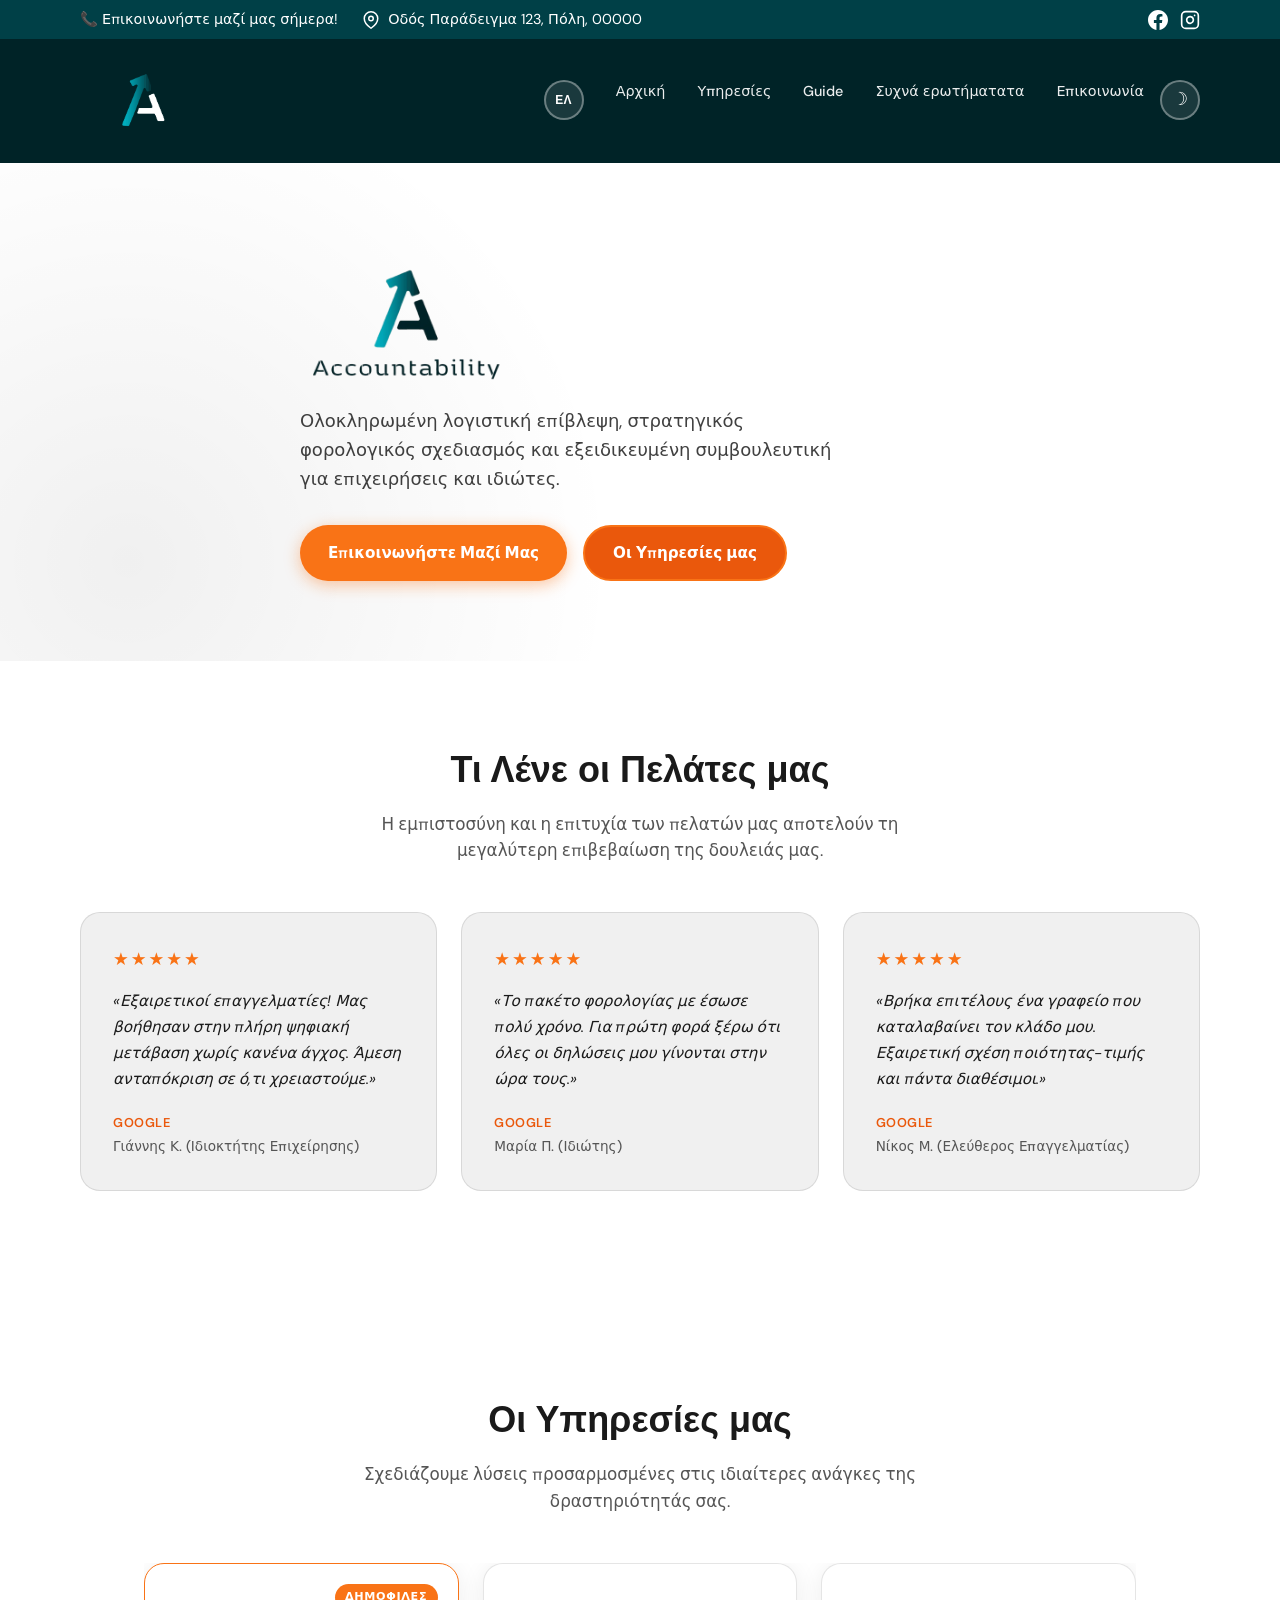
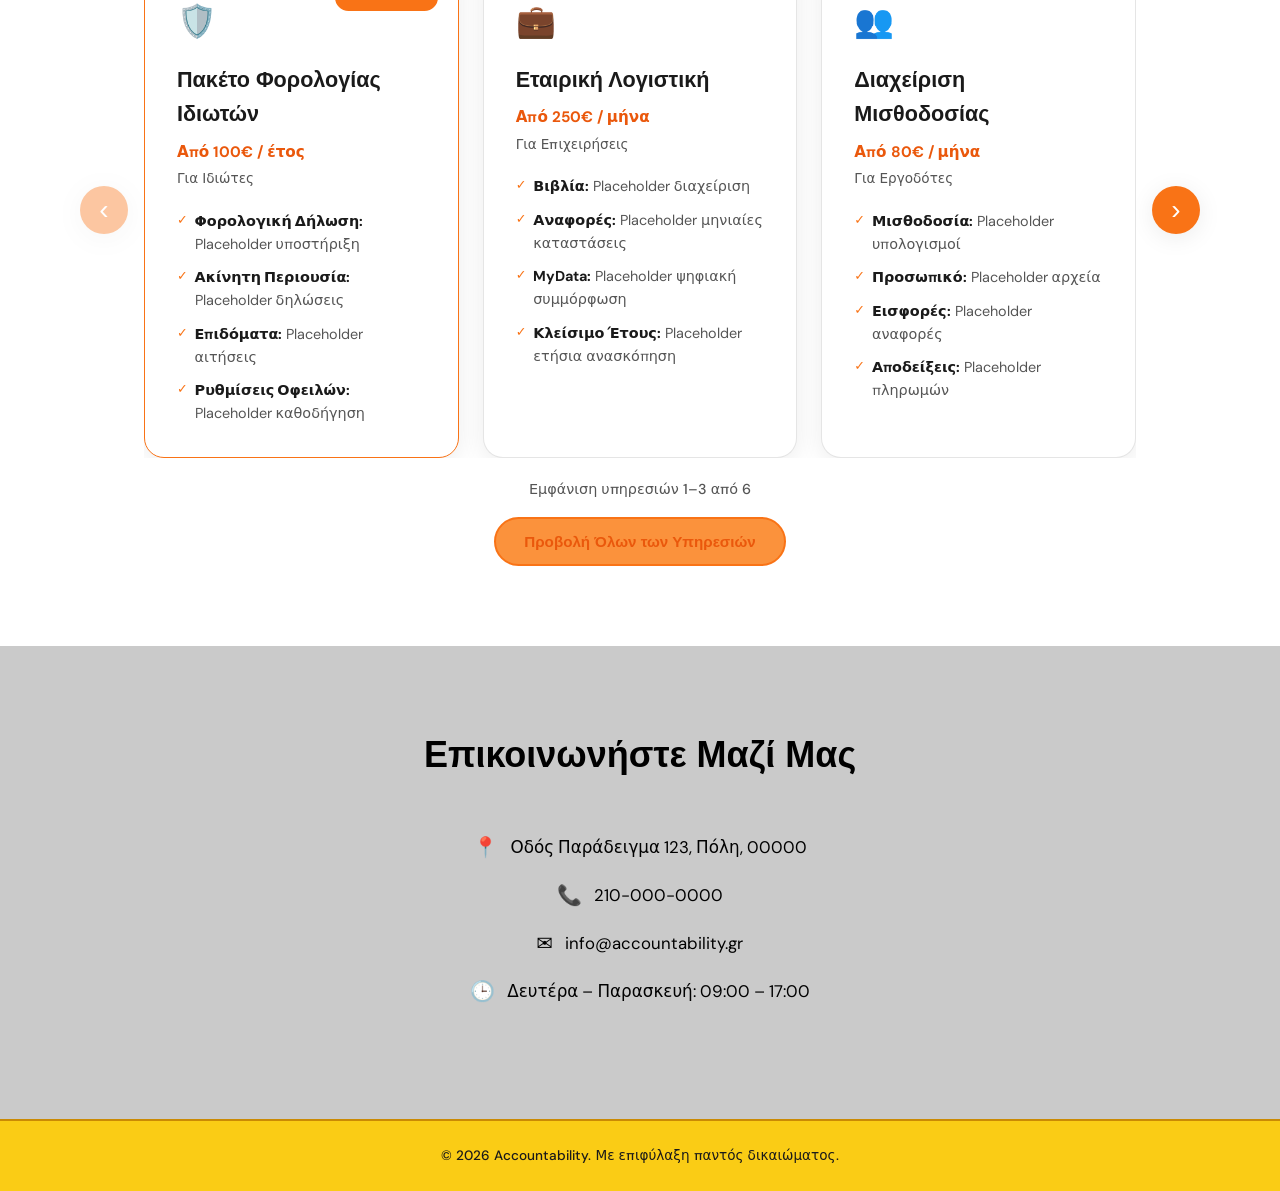
==== commit cc089a8a: "check" ====
--- a/index.html
+++ b/index.html
@@ -20,7 +20,38 @@
 </head>
 <body>
   <div id="top" class="top-anchor"></div>
-  <a href="#contact" class="call-bar" data-i18n="callBar">📞 Get in touch today!</a>
+  <!-- Top Contact & Social Bar -->
+  <div class="top-bar">
+    <div class="container top-bar-inner">
+      <div class="top-bar-info">
+        <a href="tel:2100000000" class="top-bar-item">
+          <span data-i18n="callBar">Get in touch today!</span>
+        </a>
+        <div class="top-bar-item">
+          <svg class="top-bar-icon" xmlns="http://www.w3.org/2000/svg" width="18" height="18" viewBox="0 0 24 24" fill="none" stroke="currentColor" stroke-width="2" stroke-linecap="round" stroke-linejoin="round">
+            <path d="M21 10c0 7-9 13-9 13s-9-6-9-13a9 9 0 0 1 18 0z"></path>
+            <circle cx="12" cy="10" r="3"></circle>
+          </svg>
+          <span data-i18n="contact.address">123 Main Street, City, 00000</span>
+        </div>
+      </div>
+
+      <div class="top-bar-socials">
+        <a href="https://www.facebook.com/share/r/1LdRC17VoG/" target="_blank" rel="noopener noreferrer" aria-label="Facebook">
+          <svg width="20" height="20" viewBox="0 0 24 24" fill="currentColor">
+            <path d="M24 12.073c0-6.627-5.373-12-12-12s-12 5.373-12 12c0 5.99 4.388 10.954 10.125 11.854v-8.385H7.078v-3.47h3.047V9.43c0-3.007 1.792-4.669 4.533-4.669 1.312 0 2.686.235 2.686.235v2.953H15.83c-1.491 0-1.956.925-1.956 1.874v2.25h3.328l-.532 3.47h-2.796v8.385C19.612 23.027 24 18.062 24 12.073z"/>
+          </svg>
+        </a>
+        <a href="https://www.instagram.com/reel/Da7ZCr4uTHB/?utm_source=ig_web_copy_link&igsh=NTc4MTIwNjQ2YQ==" target="_blank" rel="noopener noreferrer" aria-label="Instagram">
+          <svg width="20" height="20" viewBox="0 0 24 24" fill="none" stroke="currentColor" stroke-width="2" stroke-linecap="round" stroke-linejoin="round">
+            <rect x="2" y="2" width="20" height="20" rx="5" ry="5"></rect>
+            <path d="M16 11.37A4 4 0 1 1 12.63 8 4 4 0 0 1 16 11.37z"></path>
+            <line x1="17.5" y1="6.5" x2="17.51" y2="6.5"></line>
+          </svg>
+        </a>
+      </div>
+    </div>
+  </div>
 
   <header class="header">
     <div class="container header-inner">
@@ -217,23 +248,7 @@
           <p><span class="contact-icon">✉️</span> info@accountability.gr</p>
           <p><span class="contact-icon">🕒</span> <span data-i18n="contact.hours">Monday – Friday: 09:00 – 17:00</span></p>
           <div style="display: flex; gap: 1.5rem; justify-content: center; margin-top: 1rem;">
-            
-            <!-- Instagram Button -->
-            <a href="https://www.instagram.com/reel/Da7ZCr4uTHB/?utm_source=ig_web_copy_link&igsh=NTc4MTIwNjQ2YQ==" target="_blank" rel="noopener noreferrer" class="social-icon-btn" aria-label="Follow us on Instagram">
-              <svg xmlns="http://www.w3.org/2000/svg" width="32" height="32" viewBox="0 0 24 24" fill="none" stroke="currentColor" stroke-width="2" stroke-linecap="round" stroke-linejoin="round">
-                <rect x="2" y="2" width="20" height="20" rx="5" ry="5"></rect>
-                <path d="M16 11.37A4 4 0 1 1 12.63 8 4 4 0 0 1 16 11.37z"></path>
-                <line x1="17.5" y1="6.5" x2="17.51" y2="6.5"></line>
-              </svg>
-            </a>
-
-            <!-- Facebook Button -->
-            <a href="https://www.facebook.com/share/r/1LdRC17VoG/" target="_blank" rel="noopener noreferrer" class="social-icon-btn" aria-label="Follow us on Facebook">
-              <svg xmlns="http://www.w3.org/2000/svg" width="32" height="32" viewBox="0 0 24 24" fill="none" stroke="currentColor" stroke-width="2" stroke-linecap="round" stroke-linejoin="round">
-                <path d="M18 2h-3a5 5 0 0 0-5 5v3H7v4h3v8h4v-8h3l1-4h-4V7a1 1 0 0 1 1-1h3z"></path>
-              </svg>
-            </a>
-
+    
           </div>
         </div>
       </div>
--- a/styles.css
+++ b/styles.css
@@ -4,6 +4,7 @@
 
   /* Bright mode */
   --header-blue: #002327;
+  --call-bar-bg: #002327;
   --header-blue-dark: #004047;
   --body-white: #ffffff;
   --body-grey: #f0f0f0;
@@ -117,7 +118,7 @@
   display: block;
 }
 
-/* Header (red) */
+
 .call-bar {
   display: block;
   background: var(--header-blue-dark);
@@ -973,4 +974,48 @@
   .contact-box {
     padding: 1.75rem 1.25rem;
   }
+}
+
+/*Top Bar*/
+.top-bar {
+  background: var(--header-blue-dark);
+  color: var(--text-on-red);
+  padding: 0.5rem 0;
+  width: 100%;
+}
+
+.top-bar-inner {
+  display: flex;
+  align-items: center;
+  justify-content: space-between;
+  flex-wrap: wrap;
+  gap: 1rem;
+}
+
+.top-bar-info {
+  display: flex;
+  align-items: center;
+  gap: 1.5rem;
+  flex-wrap: wrap;
+}
+
+.top-bar-item {
+  display: inline-flex;
+  align-items: center;
+  gap: 0.5rem;
+  text-decoration: none;
+  font-size: 0.9rem;
+  color: inherit;
+}
+
+.top-bar-socials {
+  display: flex;
+  align-items: center;
+  gap: 0.75rem;
+}
+
+.top-bar-socials a {
+  display: inline-flex;
+  align-items: center;
+  color: inherit;
 }
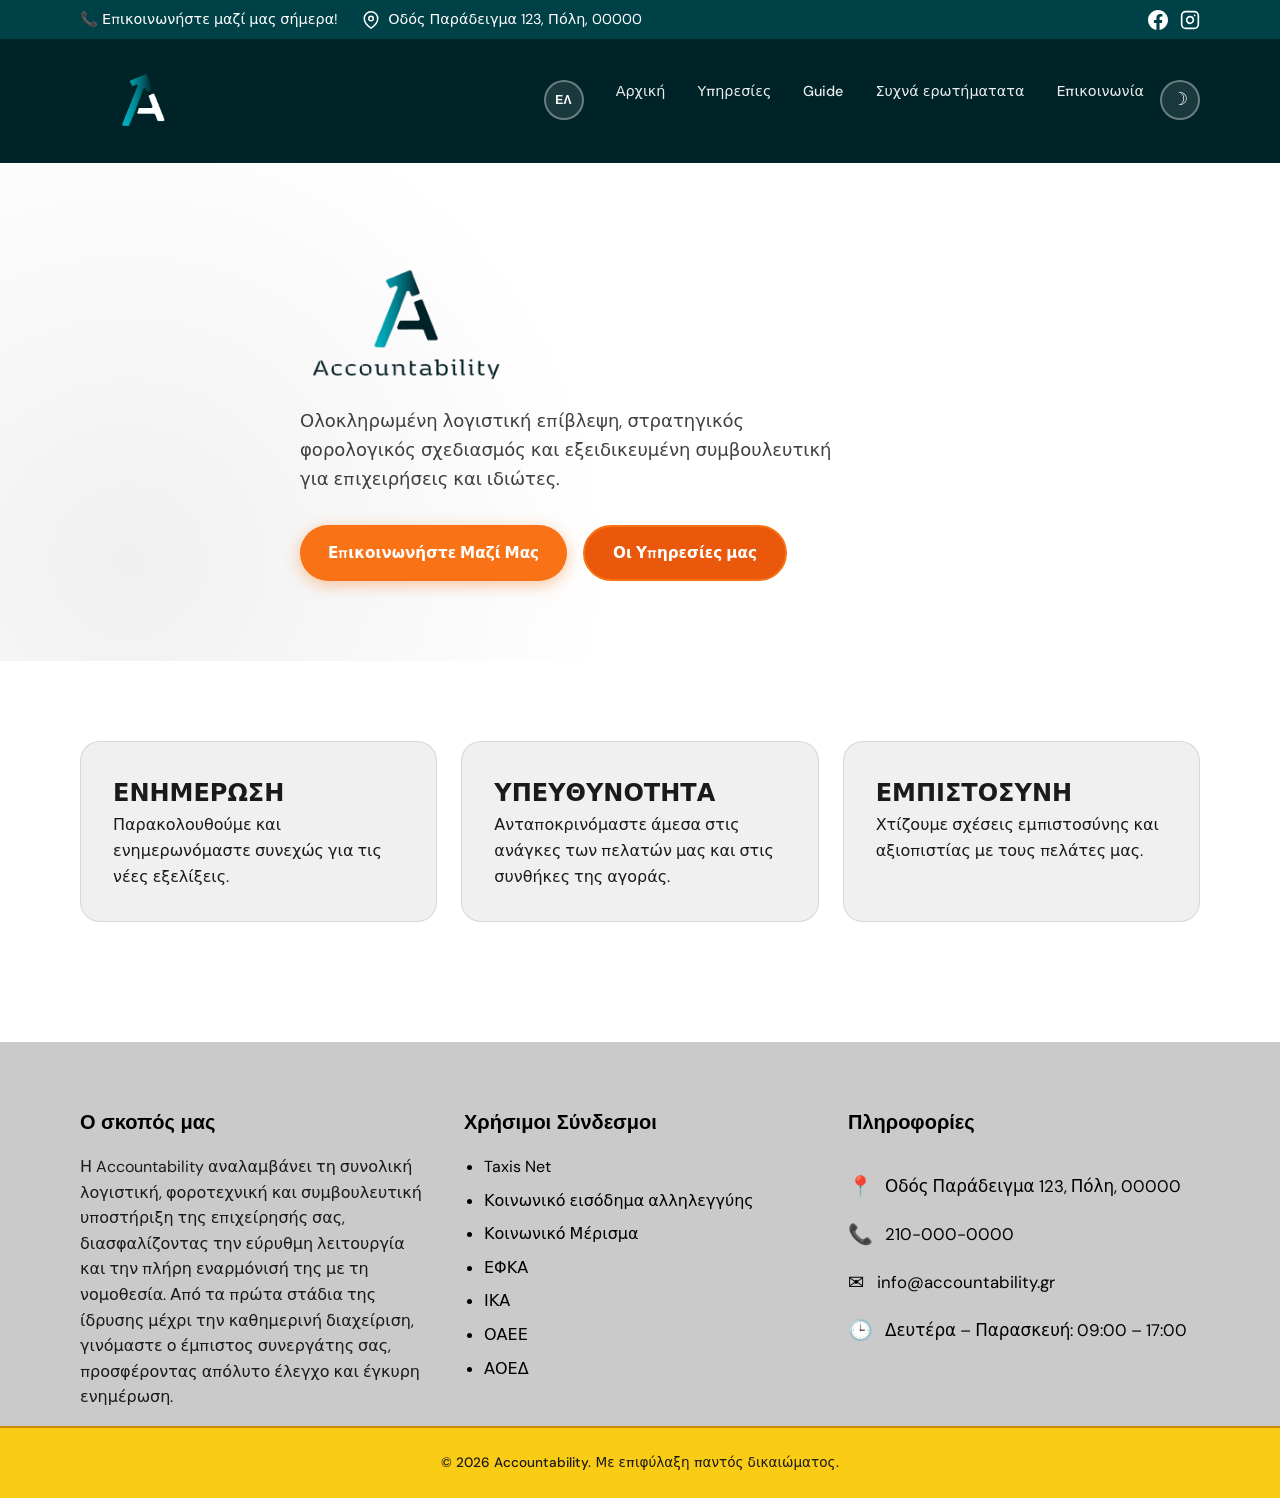
==== commit bf447587: "check" ====
--- a/index.html
+++ b/index.html
@@ -32,7 +32,9 @@
             <path d="M21 10c0 7-9 13-9 13s-9-6-9-13a9 9 0 0 1 18 0z"></path>
             <circle cx="12" cy="10" r="3"></circle>
           </svg>
-          <span data-i18n="contact.address">123 Main Street, City, 00000</span>
+          <a href="https://maps.app.goo.gl/iqP9QmSRq5YBjn6n8" class="top-bar-item">
+            <span data-i18n="contact.address">123 Main Street, City, 00000</span>
+          </a>
         </div>
       </div>
 
@@ -97,42 +99,26 @@
       </div>
     </section>
 
-    <section class="reviews" id="reviews">
+    <section class="skills" id="skills">
       <div class="container">
-        <header class="section-header">
-          <h2 data-i18n="reviews.title">What Our Clients Say</h2>
-          <p data-i18n="reviews.subtitle">The trust and success of our clients is the greatest measure of our work.</p>
-        </header>
-        <div class="reviews-grid">
-          <blockquote class="review-card">
-            <div class="stars">★★★★★</div>
-            <p data-i18n="reviews.r1.text">"Excellent professionals! They helped us transition fully to digital accounting without any stress. Always responsive whenever we need support."</p>
-            <footer>
-              <span class="review-source">Google</span>
-              <span class="review-author" data-i18n="reviews.r1.author">John K. (Business Owner)</span>
-            </footer>
+        <div class="skills-grid">
+          <blockquote class="skill-card">
+            <h2 data-i18n="skills.r1.title">Awareness</h2>
+            <p data-i18n="skills.r1.text">Παρακολουθούμε και ενημερωνόμαστε συνεχώς για τις νέες εξελίξεις.</p>           
           </blockquote>
-          <blockquote class="review-card">
-            <div class="stars">★★★★★</div>
-            <p data-i18n="reviews.r2.text">"The personal tax package saved me so much time. For the first time I know all my declarations and applications are handled on schedule."</p>
-            <footer>
-              <span class="review-source">Google</span>
-              <span class="review-author" data-i18n="reviews.r2.author">Maria P. (Individual Client)</span>
-            </footer>
+          <blockquote class="skill-card">
+            <h2 data-i18n="skills.r2.title">Responsibility</h2>
+            <p data-i18n="skills.r2.text">"The personal tax package saved me so much time. For the first time I know all my declarations and applications are handled on schedule."</p>
           </blockquote>
-          <blockquote class="review-card">
-            <div class="stars">★★★★★</div>
-            <p data-i18n="reviews.r3.text">"Finally found an office that understands my industry. Great value for money and the team is always available when I call."</p>
-            <footer>
-              <span class="review-source">Google</span>
-              <span class="review-author" data-i18n="reviews.r3.author">Nick M. (Self-Employed)</span>
-            </footer>
+          <blockquote class="skill-card">
+            <h2 data-i18n="skills.r3.title">Trust</h2>
+            <p data-i18n="skills.r3.text">"Finally found an office that understands my industry. Great value for money and the team is always available when I call."</p>
           </blockquote>
         </div>
       </div>
     </section>
 
-    <section class="services" id="services">
+    <!--section class="services" id="services">
       <div class="container">
         <header class="section-header">
           <h2 data-i18n="services.title">Our Services</h2>
@@ -235,21 +221,50 @@
           </button>
         </div>
       </div>
-    </section>
+    </section-->
 
     <section class="contact" id="contact">
       <div class="container contact-inner">
         <header class="section-header light">
-          <h2 data-i18n="contact.title">Contact Us</h2>
+          <!--h2 data-i18n="contact.title">Contact Us</h2-->
         </header>
-        <div class="contact-details">
-          <p><span class="contact-icon">📍</span> <span data-i18n="contact.address">123 Main Street, City, 00000</span></p>
-          <p><span class="contact-icon">📞</span> 210-000-0000</p>
-          <p><span class="contact-icon">✉️</span> info@accountability.gr</p>
-          <p><span class="contact-icon">🕒</span> <span data-i18n="contact.hours">Monday – Friday: 09:00 – 17:00</span></p>
-          <div style="display: flex; gap: 1.5rem; justify-content: center; margin-top: 1rem;">
-    
-          </div>
+
+        <!-- Wrapper to force side-by-side layout -->
+        <div class="contact-grid">
+          
+          <!-- Block 1: About text -->
+          <div class="contact-col">
+            <h2>Ο σκοπός μας</h2>
+            <p>
+              Η Accountability αναλαμβάνει τη συνολική λογιστική, φοροτεχνική και συμβουλευτική υποστήριξη της επιχείρησής σας, διασφαλίζοντας την εύρυθμη λειτουργία και την πλήρη εναρμόνισή της με τη νομοθεσία. Από τα πρώτα στάδια της ίδρυσης μέχρι την καθημερινή διαχείριση, γινόμαστε ο έμπιστος συνεργάτης σας, προσφέροντας απόλυτο έλεγχο και έγκυρη ενημέρωση.
+            </p>
+          </div>
+
+          <!-- Block 2: Useful Links -->
+          <div class="contact-col">
+            <h2>Χρήσιμοι Σύνδεσμοι</h2>
+            <ul class="contact-links">
+              <li><a href="https://www.gsis.gr/">Taxis Net</a></li>
+              <li><a href="https://keaprogram.gr/pubnr">Κοινωνικό εισόδημα αλληλεγγύης</a></li>
+              <li><a href="https://www.koinonikomerisma.gr/">Κοινωνικό Μέρισμα</a></li>
+              <li><a href="https://www.e-efka.gov.gr/el">ΕΦΚΑ</a></li>
+              <li><a href="https://www.e-efka.gov.gr/el">ΙΚΑ</a></li>
+              <li><a href="https://www.e-efka.gov.gr/el">ΟΑΕΕ</a></li>
+              <li><a href="http://www.oaed.gr/">ΑΟΕΔ</a></li>
+            </ul>
+          </div>
+
+          <!-- Block 3: Contact Details -->
+          <div class="contact-details contact-col">
+            <h2>Πληροφορίες</h2>
+            <p><span class="contact-icon">📍</span> <span data-i18n="contact.address">123 Main Street, City, 00000</span></p>
+            <p><span class="contact-icon">📞</span> 210-000-0000</p>
+            <p><span class="contact-icon">✉️</span> info@accountability.gr</p>
+            <p><span class="contact-icon">🕒</span> <span data-i18n="contact.hours">Monday – Friday: 09:00 – 17:00</span></p>
+          </div>
+
+          
+
         </div>
       </div>
     </section>
--- a/styles.css
+++ b/styles.css
@@ -64,12 +64,12 @@
 }
 
 [data-theme="light"] .theme-aware-logo {
-  content: url("logo.png"); /* Image 1 */
+  content: url("logo.png");
 }
 
 /* Dark Mode Logo */
 [data-theme="dark"] .theme-aware-logo {
-  content: url("logo_dark.png"); /* Image 2 */
+  content: url("logo_dark.png");
 }
 
 *,
@@ -117,7 +117,6 @@
   max-width: 100%;
   display: block;
 }
-
 
 .call-bar {
   display: block;
@@ -153,9 +152,7 @@
 .logo {
   display: inline-flex;
   align-items: center;
-  
-}
-
+}
 
 .logo img,
 .hero-logo img {
@@ -166,7 +163,6 @@
 
 .logo img {
   height: 90px;
-  
 }
 
 .nav {
@@ -181,8 +177,6 @@
   color: var(--nav-link);
   transition: color 0.2s;
 }
-
-
 
 .nav a:hover {
   color: var(--button-orange-light);
@@ -298,7 +292,7 @@
   transform: translateY(-7px) rotate(-45deg);
 }
 
-/* Body (green) */
+/* Hero Section */
 .hero {
   position: relative;
   padding: 6rem 0 5rem;
@@ -349,7 +343,7 @@
   gap: 1rem;
 }
 
-/* Buttons (orange) */
+/* Buttons */
 .btn {
   display: inline-flex;
   align-items: center;
@@ -460,179 +454,166 @@
   color: var(--text-on-grey);
 }
 
+/* ==========================================
+   Services Section (Alternating Left/Right Layout)
+   ========================================== */
 .services {
   padding: 5rem 0;
   background: var(--body-white);
 }
 
-.services-grid {
-  display: grid;
-  grid-template-columns: repeat(auto-fill, minmax(320px, 1fr));
+.service-header {
+  text-align: left;
+  margin-bottom: 3rem;
+}
+
+.service-sub-header {
+  text-align: left;
+  margin-bottom: 3rem;
+  padding: 2rem 0;
+}
+
+.service-sub-header ul {
+  list-style-type: disc;
+  padding-left: 1.25rem;
+}
+
+.service-sub-header li {
+  display: list-item;
+  margin-bottom: 0.5rem;
+}
+
+.services-zigzag {
+  display: flex;
+  flex-direction: column;
   gap: 1.5rem;
-}
-
-.services-carousel {
+  margin-top: 2rem;
+}
+
+/* Accordion Card Container */
+.service-accordion-item {
+  width: 100%;
+  background-color: var(--card-bg);
+  border: 1px solid var(--border);
+  border-radius: var(--radius-lg);
+  box-shadow: var(--shadow);
+  overflow: hidden;
+  transition: box-shadow 0.25s ease, border-color 0.25s ease, transform 0.25s ease;
+}
+
+/* Desktop Alternating Positioning */
+@media (min-width: 768px) {
+  .service-accordion-item {
+    width: 58%;
+  }
+
+  .service-accordion-item.left {
+    align-self: flex-start;
+  }
+
+  .service-accordion-item.right {
+    align-self: flex-end;
+  }
+}
+
+.service-accordion-item:hover {
+  transform: translateY(-2px);
+  box-shadow: var(--shadow-lg);
+}
+
+.service-accordion-item[open] {
+  border-color: var(--button-orange);
+  box-shadow: var(--shadow-lg);
+}
+
+/* Accordion Header / Summary */
+.service-accordion-header {
+  display: flex;
+  align-items: center;
+  justify-content: space-between;
+  padding: 1.5rem;
+  cursor: pointer;
+  list-style: none;
+  user-select: none;
+}
+
+.service-accordion-header::-webkit-details-marker {
+  display: none;
+}
+
+.service-header-info {
   display: flex;
   align-items: center;
   gap: 1rem;
 }
 
-.services-viewport {
-  flex: 1;
-  overflow: hidden;
-}
-
-.services-track {
-  display: flex;
-  gap: 1.5rem;
-  transition: transform 0.4s ease;
-}
-
-.services-track .service-card {
-  flex: 0 0 calc((100% - 3rem) / 3);
-  min-width: 0;
-}
-
-.carousel-btn {
-  flex-shrink: 0;
-  width: 48px;
-  height: 48px;
-  border: none;
-  border-radius: 999px;
-  background: var(--button-orange);
-  color: var(--text-on-orange);
+.service-icon {
   font-size: 1.75rem;
   line-height: 1;
-  cursor: pointer;
-  display: inline-flex;
-  align-items: center;
-  justify-content: center;
-  box-shadow: var(--shadow);
-  transition: background 0.2s, transform 0.2s, opacity 0.2s;
-}
-
-.carousel-btn:hover:not(:disabled) {
-  background: var(--button-orange-light);
-  transform: scale(1.05);
-}
-
-.carousel-btn:disabled {
-  opacity: 0.4;
-  cursor: not-allowed;
-}
-
-.carousel-status {
-  text-align: center;
-  font-size: 0.9rem;
-  color: var(--text-muted);
-  font-weight: 500;
-}
-
-.services-actions {
-  margin-top: 1.25rem;
-  display: flex;
-  flex-direction: column;
-  align-items: center;
-  gap: 1rem;
-}
-
-.services.is-expanded .carousel-btn,
-.services.is-expanded .carousel-status {
-  display: none;
-}
-
-.services.is-expanded .services-carousel {
+}
+
+.service-header-info h3 {
+  font-family: var(--font-display);
+  font-size: 1.2rem;
+  color: var(--text-on-green);
+  margin: 0 0 0.2rem 0;
+}
+
+.service-price {
   display: block;
-}
-
-.services.is-expanded .services-viewport {
-  overflow: visible;
-}
-
-.services.is-expanded .services-track {
-  display: grid;
-  grid-template-columns: repeat(3, 1fr);
-  transform: none !important;
-}
-
-.services.is-expanded .services-track .service-card {
-  flex: unset;
-  width: auto;
-}
-
-.service-card {
-  background: var(--card-bg);
-  border-radius: var(--radius-lg);
-  padding: 2rem;
-  border: 1px solid var(--border);
-  box-shadow: var(--shadow);
-  position: relative;
-  transition: transform 0.25s, box-shadow 0.25s;
-}
-
-.service-card:hover {
-  transform: translateY(-4px);
-  box-shadow: var(--shadow-lg);
-}
-
-.service-card.popular {
-  border-color: var(--button-orange);
-}
-
-.badge {
-  position: absolute;
-  top: 1.25rem;
-  right: 1.25rem;
-  background: var(--button-orange);
-  color: var(--text-on-orange);
-  font-size: 0.7rem;
-  font-weight: 700;
-  letter-spacing: 0.06em;
-  text-transform: uppercase;
-  padding: 0.3rem 0.65rem;
-  border-radius: 999px;
-}
-
-.service-icon {
-  font-size: 2rem;
-  margin-bottom: 1rem;
-}
-
-.service-card h3 {
-  font-family: var(--font-display);
-  font-size: 1.35rem;
-  color: var(--text-on-green);
-  margin-bottom: 0.5rem;
-}
-
-.service-price {
   font-weight: 700;
   color: var(--button-orange-dark);
-  font-size: 0.95rem;
-  margin-bottom: 0.25rem;
+  font-size: 0.875rem;
+}
+
+/* Arrow Icon Transition */
+.accordion-chevron {
+  font-size: 0.75rem;
+  color: var(--button-orange);
+  transition: transform 0.3s ease;
+}
+
+.service-accordion-item[open] .accordion-chevron {
+  transform: rotate(180deg);
+}
+
+/* Expanded Content Body */
+.service-accordion-body {
+  padding: 0 1.5rem 1.5rem 1.5rem;
+  border-top: 1px solid var(--border);
 }
 
 .service-tagline {
   font-size: 0.85rem;
   color: var(--text-muted);
-  margin-bottom: 1.25rem;
-  font-weight: 500;
-}
-
-.service-card ul {
+  font-weight: 600;
+  margin-top: 1rem;
+  margin-bottom: 0.5rem;
+}
+
+.service-accordion-body p {
+  font-size: 0.95rem;
+  color: var(--text-on-green);
+  line-height: 1.5;
+  margin-bottom: 1rem;
+}
+
+.service-accordion-body ul {
   display: flex;
   flex-direction: column;
   gap: 0.65rem;
-}
-
-.service-card li {
+  margin: 0;
+  padding: 0;
+}
+
+.service-accordion-body li {
   font-size: 0.9rem;
   color: var(--text-muted);
-  padding-left: 1.1rem;
+  padding-left: 1.25rem;
   position: relative;
 }
 
-.service-card li::before {
+.service-accordion-body li::before {
   content: "✓";
   position: absolute;
   left: 0;
@@ -641,23 +622,26 @@
   font-size: 0.8rem;
 }
 
-.service-card li strong {
-  color: var(--text-on-green);
-}
-
-.reviews {
+.service-accordion-body li strong {
+  color: var(--text-on-green);
+}
+
+/* ==========================================
+   Skills Section
+   ========================================== */
+.skills {
   padding: 5rem 0;
   background: var(--body-white);
 }
 
-.reviews-grid {
+.skills-grid {
   display: grid;
   grid-template-columns: repeat(auto-fill, minmax(300px, 1fr));
   gap: 1.5rem;
   margin-bottom: 2.5rem;
 }
 
-.review-card {
+.skill-card {
   background: var(--body-grey);
   border-radius: var(--radius-lg);
   padding: 2rem;
@@ -699,7 +683,7 @@
   font-weight: 500;
 }
 
-.reviews-cta {
+.skills-cta {
   text-align: center;
 }
 
@@ -745,20 +729,52 @@
   color: var(--text-muted);
 }
 
+/* ==========================================
+   Contact Section (Side-by-Side 3-Column Layout)
+   ========================================== */
 .contact {
   background: var(--body-grey-bg);
-  padding: 5rem 0;
+  padding: 1rem 0;
 }
 
 .contact-inner {
   text-align: center;
 }
 
+.contact-grid {
+  display: flex;
+  flex-direction: column;
+  gap: 2rem;
+  margin-top: 2rem;
+  text-align: left;
+}
+
+.contact-col {
+  flex: 1;
+}
+
+.contact-col h2 {
+  font-family: var(--font-display);
+  font-size: 1.25rem;
+  color: var(--text-on-grey);
+  margin-bottom: 1rem;
+}
+
+.contact-links {
+  list-style: disc;
+  padding-left: 1.25rem;
+}
+
+.contact-links li {
+  margin-bottom: 0.5rem;
+  color: var(--text-on-grey);
+}
+
 .contact-details {
   display: flex;
   flex-direction: column;
   gap: 1rem;
-  align-items: center;
+  align-items: flex-start;
 }
 
 .contact-details p {
@@ -773,7 +789,15 @@
   font-size: 1.25rem;
 }
 
-/* Footer (yellow) */
+@media (min-width: 768px) {
+  .contact-grid {
+    flex-direction: row;
+    align-items: flex-start;
+    justify-content: space-between;
+  }
+}
+
+/* Footer */
 .footer {
   background: var(--footer-yellow);
   padding: 1.5rem 0;
@@ -795,20 +819,6 @@
 
   .theme-toggle {
     margin-left: auto;
-  }
-
-  .services-track .service-card {
-    flex: 0 0 100%;
-  }
-
-  .services.is-expanded .services-track {
-    grid-template-columns: 1fr;
-  }
-
-  .carousel-btn {
-    width: 40px;
-    height: 40px;
-    font-size: 1.5rem;
   }
 
   .nav {
@@ -850,16 +860,10 @@
   }
 
   .services,
-  .reviews,
+  .skills,
   .why-us,
   .contact {
     padding: 3.5rem 0;
-  }
-}
-
-@media (max-width: 480px) {
-  .services-carousel {
-    gap: 0.5rem;
   }
 }
 
@@ -976,7 +980,7 @@
   }
 }
 
-/*Top Bar*/
+/* Top Bar */
 .top-bar {
   background: var(--header-blue-dark);
   color: var(--text-on-red);
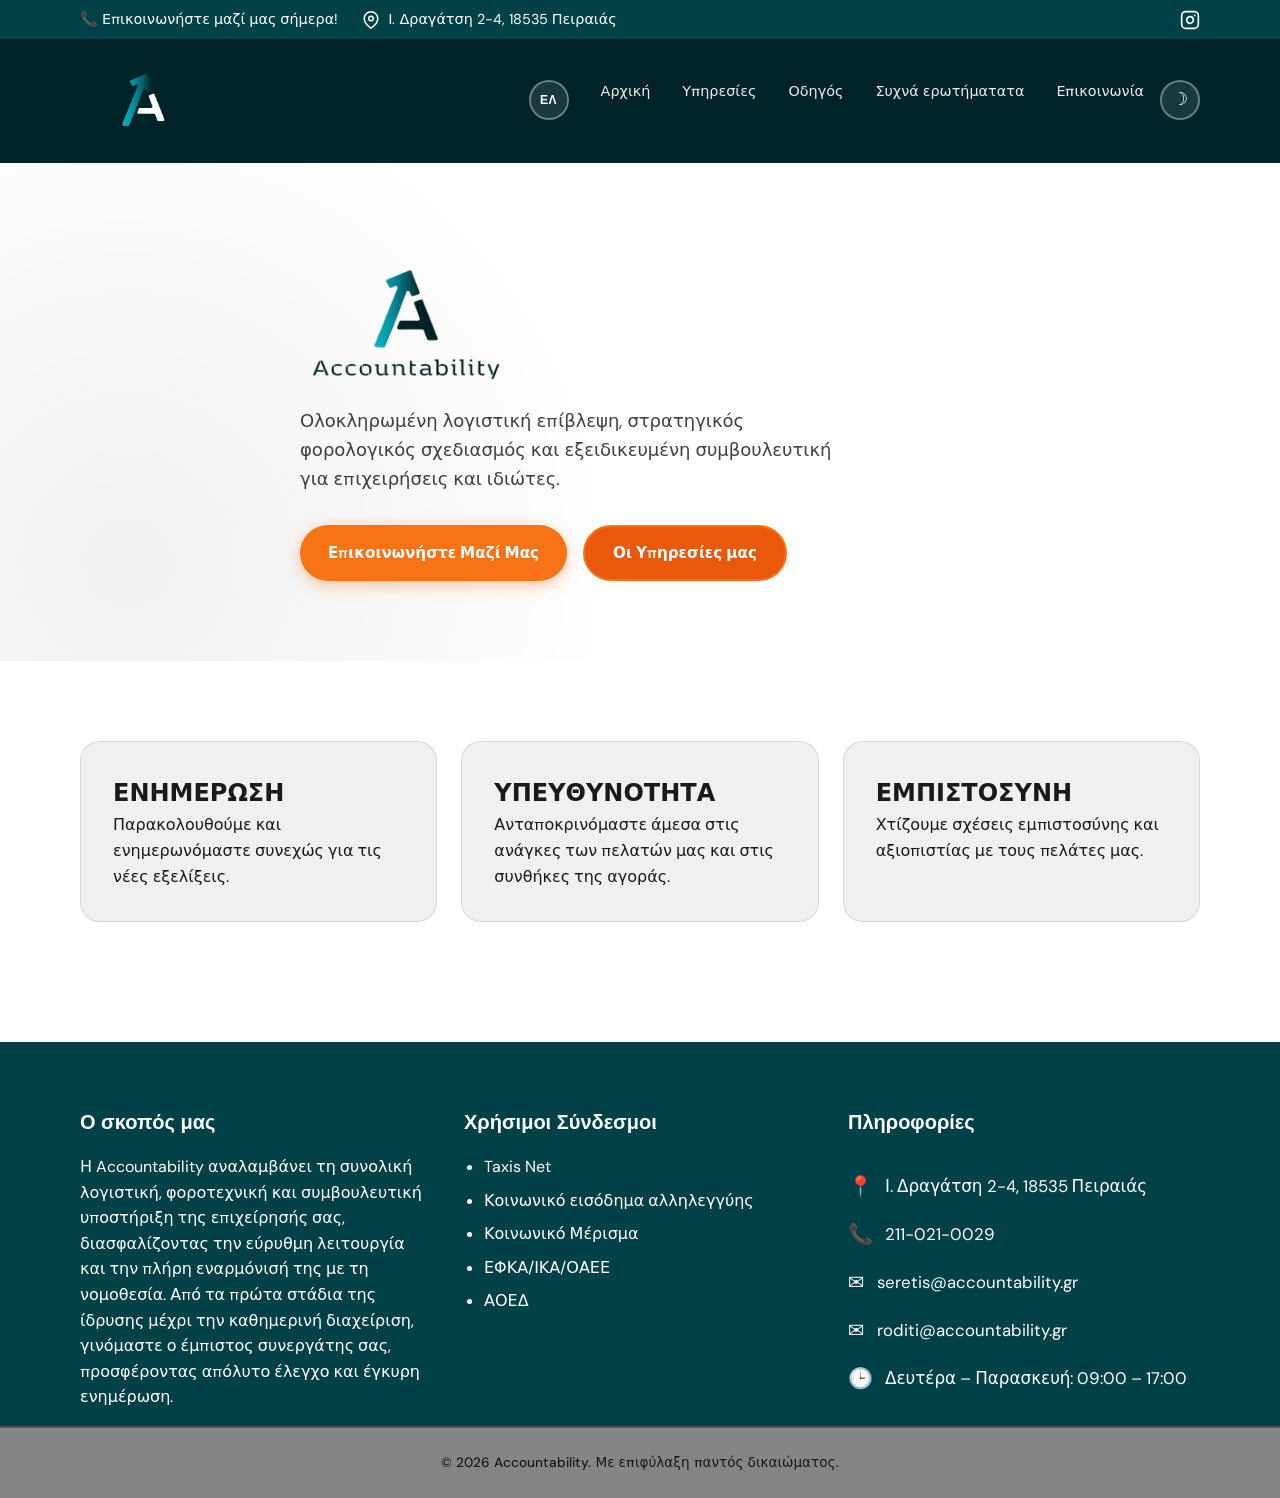
==== commit 85ebacc7: "check 1" ====
--- a/index.html
+++ b/index.html
@@ -24,7 +24,7 @@
   <div class="top-bar">
     <div class="container top-bar-inner">
       <div class="top-bar-info">
-        <a href="tel:2100000000" class="top-bar-item">
+        <a href="tel:2110210029" class="top-bar-item">
           <span data-i18n="callBar">Get in touch today!</span>
         </a>
         <div class="top-bar-item">
@@ -33,18 +33,18 @@
             <circle cx="12" cy="10" r="3"></circle>
           </svg>
           <a href="https://maps.app.goo.gl/iqP9QmSRq5YBjn6n8" class="top-bar-item">
-            <span data-i18n="contact.address">123 Main Street, City, 00000</span>
+            <span data-i18n="contact.address">Ι. Δραγάτση 2-4, 183535 Πειραιάς</span>
           </a>
         </div>
       </div>
 
       <div class="top-bar-socials">
-        <a href="https://www.facebook.com/share/r/1LdRC17VoG/" target="_blank" rel="noopener noreferrer" aria-label="Facebook">
+        <!--a href="https://www.facebook.com/share/r/1LdRC17VoG/" target="_blank" rel="noopener noreferrer" aria-label="Facebook">
           <svg width="20" height="20" viewBox="0 0 24 24" fill="currentColor">
             <path d="M24 12.073c0-6.627-5.373-12-12-12s-12 5.373-12 12c0 5.99 4.388 10.954 10.125 11.854v-8.385H7.078v-3.47h3.047V9.43c0-3.007 1.792-4.669 4.533-4.669 1.312 0 2.686.235 2.686.235v2.953H15.83c-1.491 0-1.956.925-1.956 1.874v2.25h3.328l-.532 3.47h-2.796v8.385C19.612 23.027 24 18.062 24 12.073z"/>
           </svg>
-        </a>
-        <a href="https://www.instagram.com/reel/Da7ZCr4uTHB/?utm_source=ig_web_copy_link&igsh=NTc4MTIwNjQ2YQ==" target="_blank" rel="noopener noreferrer" aria-label="Instagram">
+        </a-->
+        <a href="https://www.instagram.com/accountability_pro/" target="_blank" rel="noopener noreferrer" aria-label="Instagram">
           <svg width="20" height="20" viewBox="0 0 24 24" fill="none" stroke="currentColor" stroke-width="2" stroke-linecap="round" stroke-linejoin="round">
             <rect x="2" y="2" width="20" height="20" rx="5" ry="5"></rect>
             <path d="M16 11.37A4 4 0 1 1 12.63 8 4 4 0 0 1 16 11.37z"></path>
@@ -67,10 +67,9 @@
         </button>
         <a href="#top" data-i18n="nav.home">Home</a>
         <a href="Services.html" data-i18n="nav.services">Services</a>
-        <a href="Guide.html">Guide</a>
+        <a href="Guide.html" data-i18n="guide.title">Guide</a>
         <a href="QnA.html" class="btn-nav-qna" data-i18n="nav.qna">Q&amp;A</a>
         <a href="Contact.html" data-i18n="nav.contact">Contact</a>
-        <!--a href="#contact" data-i18n="nav.contact">Contact</a-->
       </nav>
       <button class="theme-toggle" type="button" aria-label="Switch to dark mode" aria-pressed="false">
         <span class="theme-icon theme-icon-sun" aria-hidden="true">☀</span>
@@ -118,110 +117,6 @@
       </div>
     </section>
 
-    <!--section class="services" id="services">
-      <div class="container">
-        <header class="section-header">
-          <h2 data-i18n="services.title">Our Services</h2>
-          <p data-i18n="services.subtitle">We design solutions tailored to the specific needs of your business or personal finances.</p>
-        </header>
-        <div class="services-carousel" aria-roledescription="carousel">
-          <button class="carousel-btn carousel-prev" type="button" data-i18n-aria="services.prev" aria-label="Previous services" disabled>
-            &#8249;
-          </button>
-          <div class="services-viewport">
-            <div class="services-track">
-              <article class="service-card popular">
-                <span class="badge" data-i18n="services.popular">Popular</span>
-                <div class="service-icon">🛡️</div>
-                <h3 data-i18n="services.s1.title">Personal Tax Package</h3>
-                <p class="service-price" data-i18n="services.s1.price">From €100 / year</p>
-                <p class="service-tagline" data-i18n="services.s1.tagline">For Individuals</p>
-                <ul>
-                  <li data-i18n="services.s1.l1"><strong>Tax Return:</strong> Placeholder filing support</li>
-                  <li data-i18n="services.s1.l2"><strong>Property Records:</strong> Placeholder declaration help</li>
-                  <li data-i18n="services.s1.l3"><strong>Benefit Claims:</strong> Placeholder application review</li>
-                  <li data-i18n="services.s1.l4"><strong>Debt Guidance:</strong> Placeholder payment planning</li>
-                </ul>
-              </article>
-
-              <article class="service-card">
-                <div class="service-icon">💼</div>
-                <h3 data-i18n="services.s2.title">Business Accounting</h3>
-                <p class="service-price" data-i18n="services.s2.price">From €250 / month</p>
-                <p class="service-tagline" data-i18n="services.s2.tagline">For Companies</p>
-                <ul>
-                  <li data-i18n="services.s2.l1"><strong>Bookkeeping:</strong> Placeholder ledger management</li>
-                  <li data-i18n="services.s2.l2"><strong>Reporting:</strong> Placeholder monthly statements</li>
-                  <li data-i18n="services.s2.l3"><strong>MyData Sync:</strong> Placeholder digital compliance</li>
-                  <li data-i18n="services.s2.l4"><strong>Year-End Close:</strong> Placeholder annual review</li>
-                </ul>
-              </article>
-
-              <article class="service-card">
-                <div class="service-icon">👥</div>
-                <h3 data-i18n="services.s3.title">Payroll Services</h3>
-                <p class="service-price" data-i18n="services.s3.price">From €80 / month</p>
-                <p class="service-tagline" data-i18n="services.s3.tagline">For Employers</p>
-                <ul>
-                  <li data-i18n="services.s3.l1"><strong>Salary Processing:</strong> Placeholder payroll runs</li>
-                  <li data-i18n="services.s3.l2"><strong>Employee Records:</strong> Placeholder HR filing</li>
-                  <li data-i18n="services.s3.l3"><strong>Contribution Reports:</strong> Placeholder social security</li>
-                  <li data-i18n="services.s3.l4"><strong>Payslip Issuance:</strong> Placeholder payment docs</li>
-                </ul>
-              </article>
-
-              <article class="service-card">
-                <div class="service-icon">📊</div>
-                <h3 data-i18n="services.s4.title">VAT & Tax Filing</h3>
-                <p class="service-price" data-i18n="services.s4.price">From €150 / quarter</p>
-                <p class="service-tagline" data-i18n="services.s4.tagline">For Traders</p>
-                <ul>
-                  <li data-i18n="services.s4.l1"><strong>VAT Returns:</strong> Placeholder submission cycle</li>
-                  <li data-i18n="services.s4.l2"><strong>Tax Estimates:</strong> Placeholder liability review</li>
-                  <li data-i18n="services.s4.l3"><strong>Deadline Tracking:</strong> Placeholder reminder system</li>
-                  <li data-i18n="services.s4.l4"><strong>Audit Prep:</strong> Placeholder document checks</li>
-                </ul>
-              </article>
-
-              <article class="service-card">
-                <div class="service-icon">📈</div>
-                <h3 data-i18n="services.s5.title">Financial Advisory</h3>
-                <p class="service-price" data-i18n="services.s5.price">Custom pricing</p>
-                <p class="service-tagline" data-i18n="services.s5.tagline">For Growth</p>
-                <ul>
-                  <li data-i18n="services.s5.l1"><strong>Cash Flow:</strong> Placeholder forecast review</li>
-                  <li data-i18n="services.s5.l2"><strong>Tax Planning:</strong> Placeholder strategy session</li>
-                  <li data-i18n="services.s5.l3"><strong>Investment Review:</strong> Placeholder portfolio check</li>
-                  <li data-i18n="services.s5.l4"><strong>Business Plans:</strong> Placeholder financial modeling</li>
-                </ul>
-              </article>
-
-              <article class="service-card">
-                <div class="service-icon">🚀</div>
-                <h3 data-i18n="services.s6.title">Startup Support</h3>
-                <p class="service-price" data-i18n="services.s6.price">From €300 / setup</p>
-                <p class="service-tagline" data-i18n="services.s6.tagline">For New Businesses</p>
-                <ul>
-                  <li data-i18n="services.s6.l1"><strong>Company Setup:</strong> Placeholder registration help</li>
-                  <li data-i18n="services.s6.l2"><strong>License Guidance:</strong> Placeholder compliance steps</li>
-                  <li data-i18n="services.s6.l3"><strong>Grant Applications:</strong> Placeholder funding support</li>
-                  <li data-i18n="services.s6.l4"><strong>First-Year Books:</strong> Placeholder onboarding plan</li>
-                </ul>
-              </article>
-            </div>
-          </div>
-          <button class="carousel-btn carousel-next" type="button" data-i18n-aria="services.next" aria-label="Next services">
-            &#8250;
-          </button>
-        </div>
-        <div class="services-actions">
-          <p class="carousel-status" aria-live="polite">Showing services 1–3 of 6</p>
-          <button type="button" class="btn btn-outline-dark services-expand-btn" aria-expanded="false" data-i18n="services.viewAll">
-            View All Services
-          </button>
-        </div>
-      </div>
-    </section-->
 
     <section class="contact" id="contact">
       <div class="container contact-inner">
@@ -244,22 +139,21 @@
           <div class="contact-col">
             <h2>Χρήσιμοι Σύνδεσμοι</h2>
             <ul class="contact-links">
-              <li><a href="https://www.gsis.gr/">Taxis Net</a></li>
+              <li><a href=" https://aade.gr/">Taxis Net</a></li>
               <li><a href="https://keaprogram.gr/pubnr">Κοινωνικό εισόδημα αλληλεγγύης</a></li>
               <li><a href="https://www.koinonikomerisma.gr/">Κοινωνικό Μέρισμα</a></li>
-              <li><a href="https://www.e-efka.gov.gr/el">ΕΦΚΑ</a></li>
-              <li><a href="https://www.e-efka.gov.gr/el">ΙΚΑ</a></li>
-              <li><a href="https://www.e-efka.gov.gr/el">ΟΑΕΕ</a></li>
-              <li><a href="http://www.oaed.gr/">ΑΟΕΔ</a></li>
+              <li><a href="https://www.e-efka.gov.gr/el">ΕΦΚΑ/ΙΚΑ/ΟΑΕΕ</a></li>
+              <li><a href="https://www.dypa.gov.gr/">ΑΟΕΔ</a></li>
             </ul>
           </div>
 
           <!-- Block 3: Contact Details -->
           <div class="contact-details contact-col">
             <h2>Πληροφορίες</h2>
-            <p><span class="contact-icon">📍</span> <span data-i18n="contact.address">123 Main Street, City, 00000</span></p>
-            <p><span class="contact-icon">📞</span> 210-000-0000</p>
-            <p><span class="contact-icon">✉️</span> info@accountability.gr</p>
+            <p><span class="contact-icon">📍</span> <span data-i18n="contact.address">Ι. Δραγάτσανη 2-4, 183535 Πειραιάς</span></p>
+            <p><span class="contact-icon">📞</span> 211-021-0029</p>
+            <p><span class="contact-icon">✉️</span> seretis@accountability.gr</p>
+            <p><span class="contact-icon">✉️</span> roditi@accountability.gr</p>
             <p><span class="contact-icon">🕒</span> <span data-i18n="contact.hours">Monday – Friday: 09:00 – 17:00</span></p>
           </div>
 
--- a/styles.css
+++ b/styles.css
@@ -9,16 +9,16 @@
   --body-white: #ffffff;
   --body-grey: #f0f0f0;
   --body-white-bg: #ffffff;
-  --body-grey-bg: #cacaca;
-  --footer-yellow: #facc15;
-  --footer-yellow-dark: #ca8a04;
+  --body-grey-bg: #004047;
+  --footer-yellow: #858585;
+  --footer-yellow-dark: #555555;
   --button-orange: #f97316;
   --button-orange-dark: #ea580c;
   --button-orange-light: #fb923c;
 
   /* Text & utility */
   --text-on-red: #ffffff;
-  --text-on-grey: #000000;
+  --text-on-grey: #ffffff;
   --text-on-green: #1a1a1a;
   --text-muted: #555555;
   --text-on-yellow: #1a1a1a;
@@ -563,6 +563,7 @@
   display: block;
   font-weight: 700;
   color: var(--button-orange-dark);
+  padding: 1rem 0;
   font-size: 0.875rem;
 }
 
@@ -751,6 +752,7 @@
 
 .contact-col {
   flex: 1;
+  color: var(--text-on-grey);
 }
 
 .contact-col h2 {
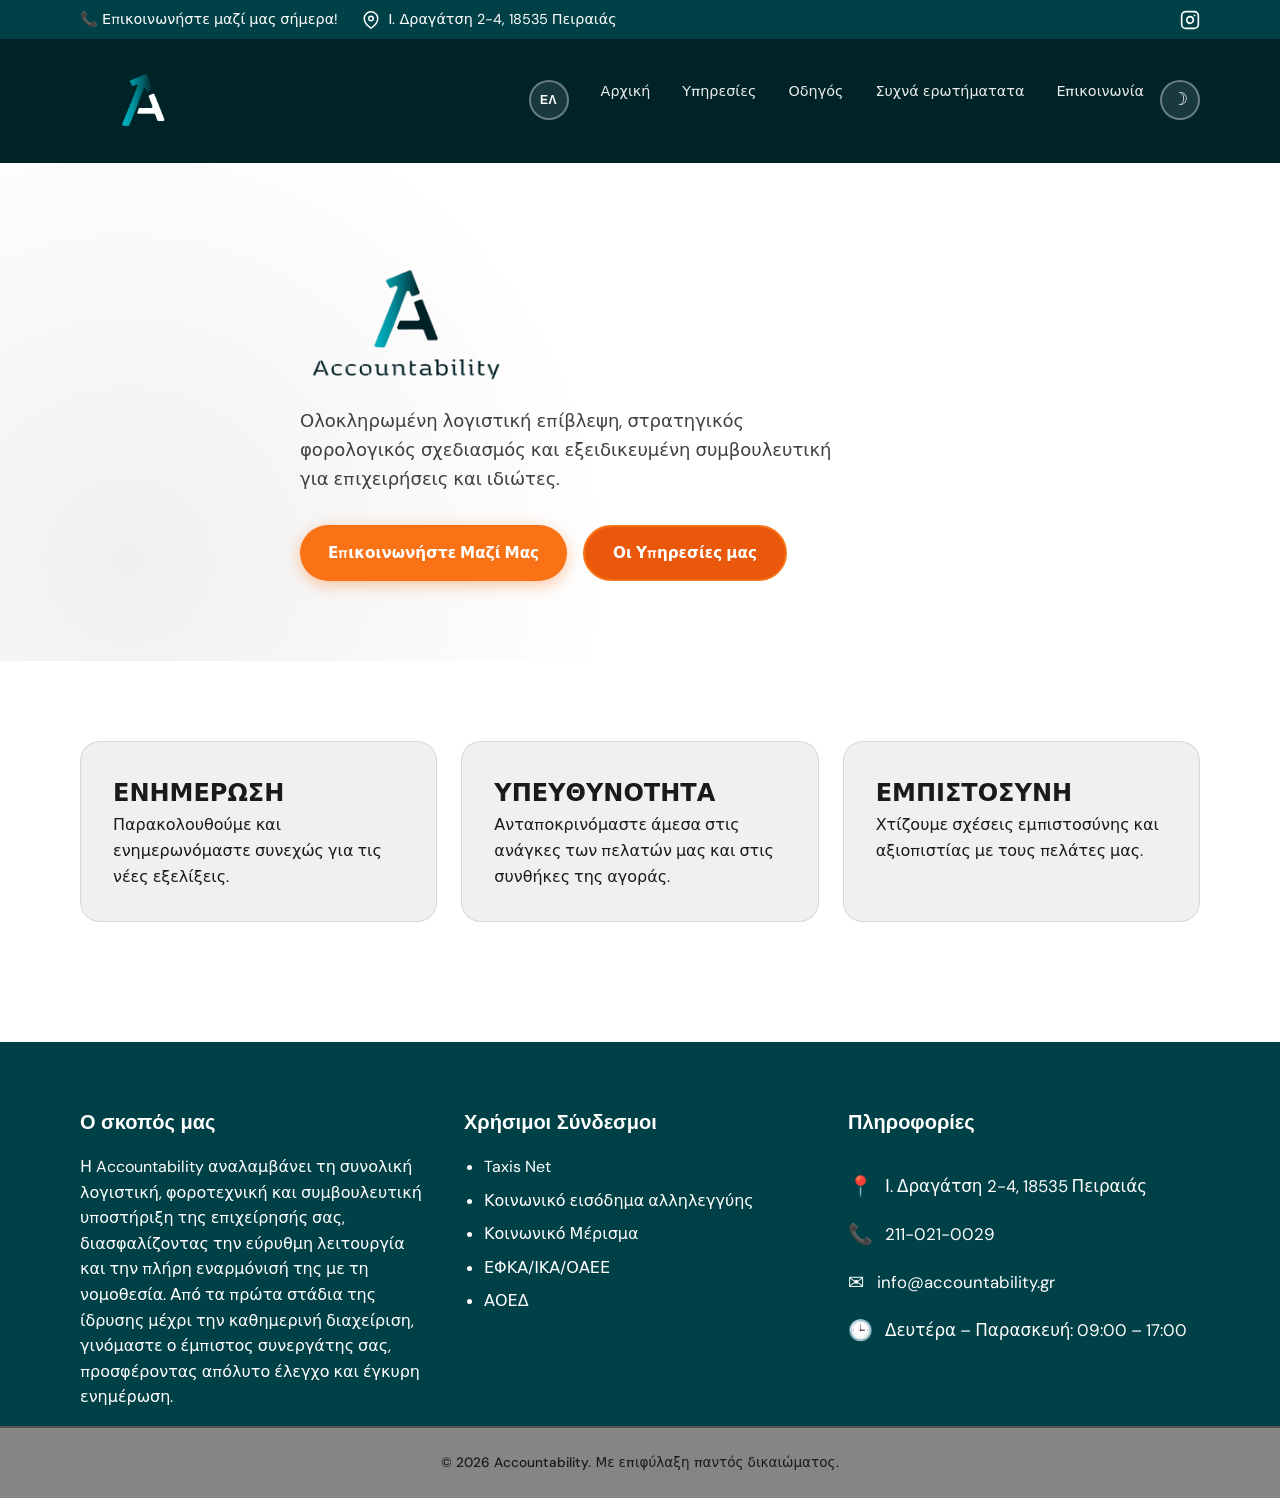
==== commit cf178395: "replace contact mail" ====
--- a/index.html
+++ b/index.html
@@ -152,8 +152,7 @@
             <h2>Πληροφορίες</h2>
             <p><span class="contact-icon">📍</span> <span data-i18n="contact.address">Ι. Δραγάτσανη 2-4, 183535 Πειραιάς</span></p>
             <p><span class="contact-icon">📞</span> 211-021-0029</p>
-            <p><span class="contact-icon">✉️</span> seretis@accountability.gr</p>
-            <p><span class="contact-icon">✉️</span> roditi@accountability.gr</p>
+            <p><span class="contact-icon">✉️</span> info@accountability.gr</p>
             <p><span class="contact-icon">🕒</span> <span data-i18n="contact.hours">Monday – Friday: 09:00 – 17:00</span></p>
           </div>
 
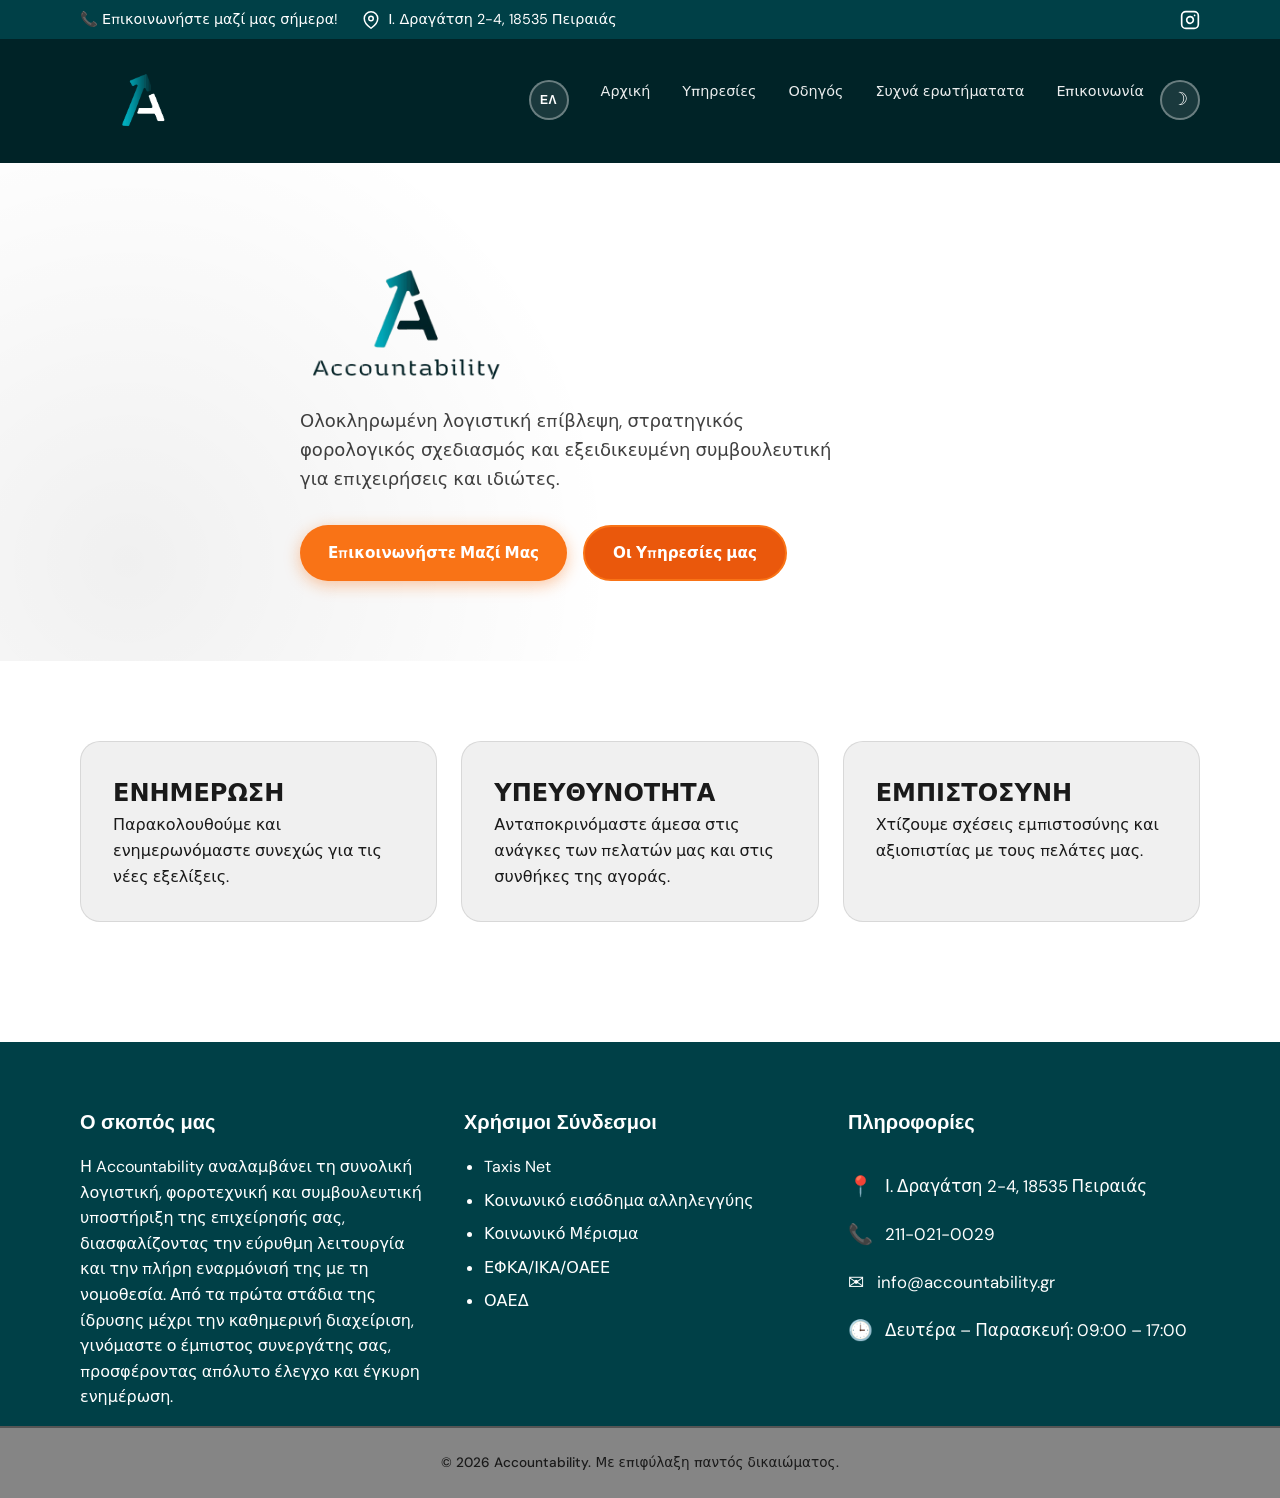
==== commit cd8d4abe: "check" ====
--- a/index.html
+++ b/index.html
@@ -143,7 +143,7 @@
               <li><a href="https://keaprogram.gr/pubnr">Κοινωνικό εισόδημα αλληλεγγύης</a></li>
               <li><a href="https://www.koinonikomerisma.gr/">Κοινωνικό Μέρισμα</a></li>
               <li><a href="https://www.e-efka.gov.gr/el">ΕΦΚΑ/ΙΚΑ/ΟΑΕΕ</a></li>
-              <li><a href="https://www.dypa.gov.gr/">ΑΟΕΔ</a></li>
+              <li><a href="https://www.dypa.gov.gr/">ΟΑΕΔ</a></li>
             </ul>
           </div>
 
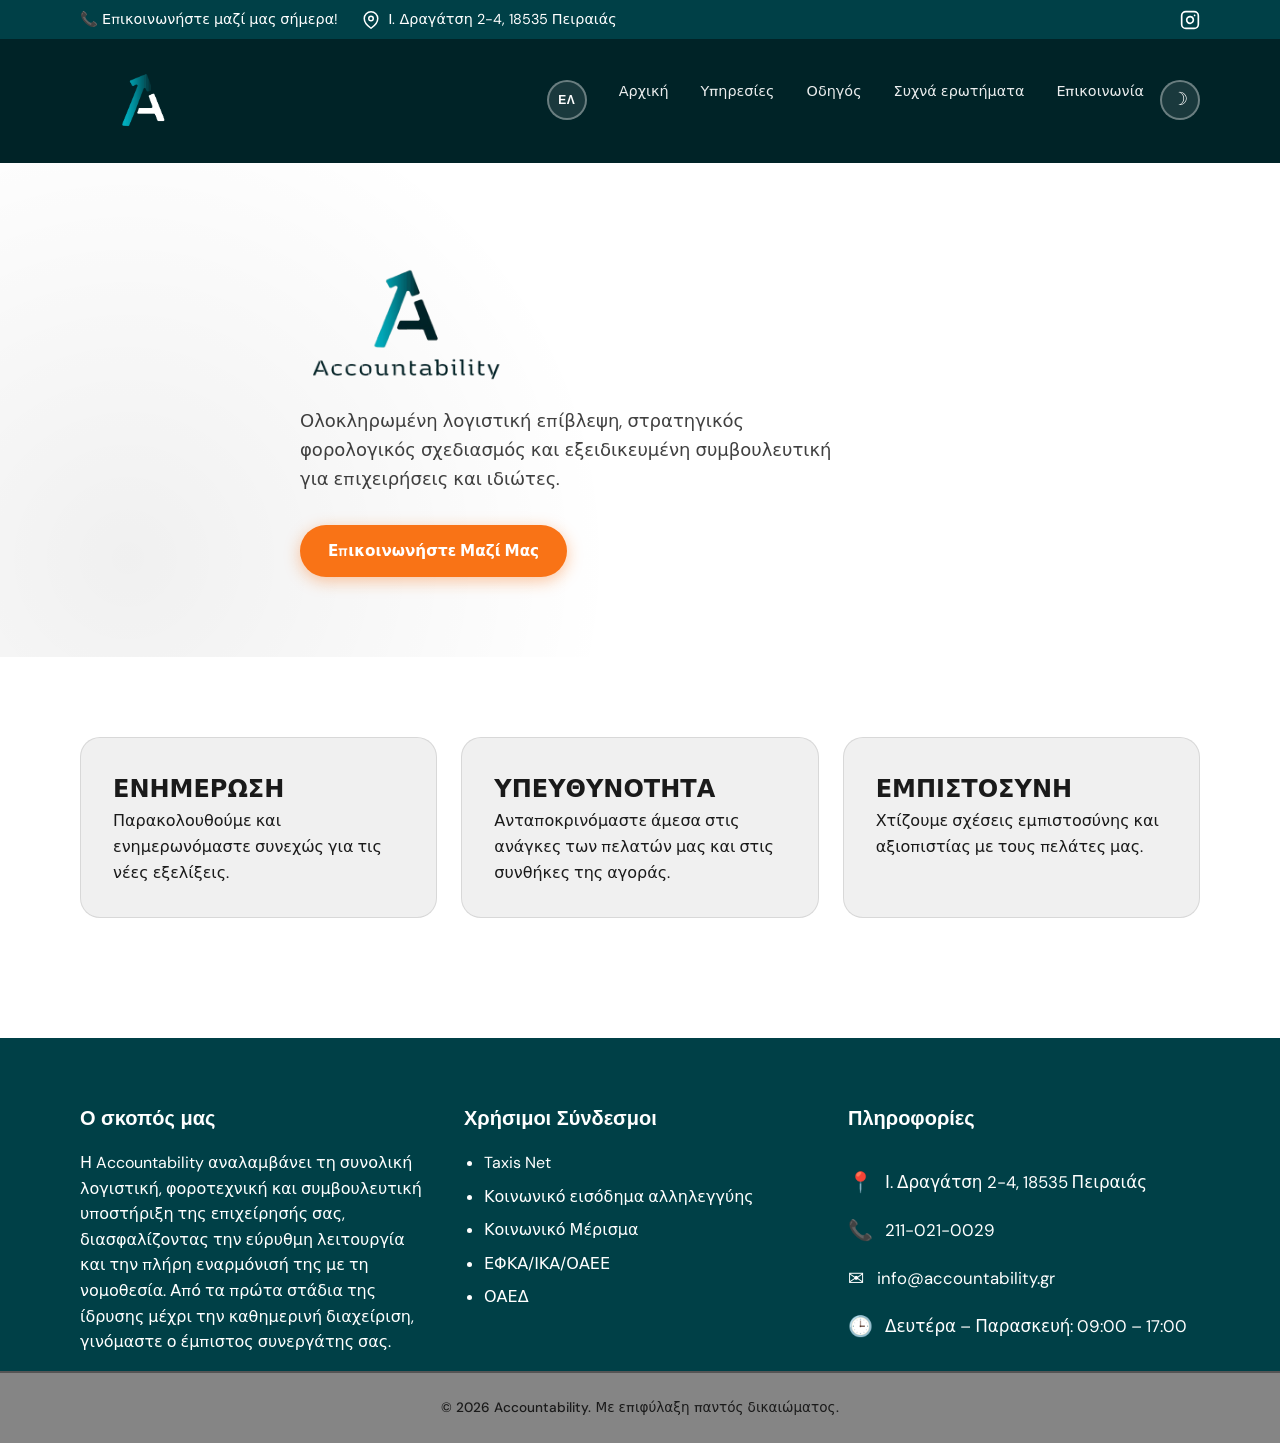
==== commit dd07bb4c: "check" ====
--- a/index.html
+++ b/index.html
@@ -93,7 +93,7 @@
         <p class="hero-lead" data-i18n="hero.lead">Comprehensive accounting oversight, strategic tax planning, and expert advisory support for businesses and individuals.</p>
         <div class="hero-actions">
           <a href="#contact" class="btn btn-primary" data-i18n="hero.cta1">Get in Touch</a>
-          <a href="#services" class="btn btn-outline" data-i18n="hero.cta2">Our Services</a>
+          <!--a href="#services" class="btn btn-outline" data-i18n="hero.cta2">Our Services</a-->
         </div>
       </div>
     </section>
@@ -129,32 +129,32 @@
           
           <!-- Block 1: About text -->
           <div class="contact-col">
-            <h2>Ο σκοπός μας</h2>
-            <p>
-              Η Accountability αναλαμβάνει τη συνολική λογιστική, φοροτεχνική και συμβουλευτική υποστήριξη της επιχείρησής σας, διασφαλίζοντας την εύρυθμη λειτουργία και την πλήρη εναρμόνισή της με τη νομοθεσία. Από τα πρώτα στάδια της ίδρυσης μέχρι την καθημερινή διαχείριση, γινόμαστε ο έμπιστος συνεργάτης σας, προσφέροντας απόλυτο έλεγχο και έγκυρη ενημέρωση.
+            <h2 data-i18n="contact.missionTitle">Our Purpose</h2>
+            <p data-i18n="contact.missionText">
+              Accountability provides full accounting, tax, and advisory support for your business...
             </p>
           </div>
 
           <!-- Block 2: Useful Links -->
-          <div class="contact-col">
-            <h2>Χρήσιμοι Σύνδεσμοι</h2>
-            <ul class="contact-links">
-              <li><a href=" https://aade.gr/">Taxis Net</a></li>
-              <li><a href="https://keaprogram.gr/pubnr">Κοινωνικό εισόδημα αλληλεγγύης</a></li>
-              <li><a href="https://www.koinonikomerisma.gr/">Κοινωνικό Μέρισμα</a></li>
-              <li><a href="https://www.e-efka.gov.gr/el">ΕΦΚΑ/ΙΚΑ/ΟΑΕΕ</a></li>
-              <li><a href="https://www.dypa.gov.gr/">ΟΑΕΔ</a></li>
-            </ul>
-          </div>
+        <div class="contact-col">
+          <h2 data-i18n="contact.linksTitle">Useful Links</h2>
+          <ul class="contact-links">
+            <li><a href="https://aade.gr/">Taxis Net</a></li>
+            <li><a data-i18n="useful.1" href="https://keaprogram.gr/pubnr">Κοινωνικό εισόδημα αλληλεγγύης</a></li>
+            <li><a data-i18n="useful.2" href="https://www.koinonikomerisma.gr/">Κοινωνικό Μέρισμα</a></li>
+            <li><a href="https://www.e-efka.gov.gr/el">ΕΦΚΑ/ΙΚΑ/ΟΑΕΕ</a></li>
+            <li><a href="https://www.dypa.gov.gr/">ΟΑΕΔ</a></li>
+          </ul>
+        </div>
 
-          <!-- Block 3: Contact Details -->
-          <div class="contact-details contact-col">
-            <h2>Πληροφορίες</h2>
-            <p><span class="contact-icon">📍</span> <span data-i18n="contact.address">Ι. Δραγάτσανη 2-4, 183535 Πειραιάς</span></p>
-            <p><span class="contact-icon">📞</span> 211-021-0029</p>
-            <p><span class="contact-icon">✉️</span> info@accountability.gr</p>
-            <p><span class="contact-icon">🕒</span> <span data-i18n="contact.hours">Monday – Friday: 09:00 – 17:00</span></p>
-          </div>
+        <!-- Block 3: Contact Details -->
+        <div class="contact-details contact-col">
+          <h2 data-i18n="contact.infoTitle">Information</h2>
+          <p><span class="contact-icon">📍</span> <span data-i18n="contact.address">Dragatsi 2-4, Piraeus 18535</span></p>
+          <p><span class="contact-icon">📞</span> 211-021-0029</p>
+          <p><span class="contact-icon">✉️</span> info@accountability.gr</p>
+          <p><span class="contact-icon">🕒</span> <span data-i18n="contact.hours">Monday – Friday: 09:00 – 17:00</span></p>
+        </div>
 
           
 
--- a/styles.css
+++ b/styles.css
@@ -46,12 +46,12 @@
   --body-white-bg: #0f0f18;
   --body-grey-bg: #0f0f18;
   --text-on-grey: #ffffff;
-  --footer-yellow: #a16207;
-  --footer-yellow-dark: #854d0e;
+  --footer-yellow: #002327;
+  --footer-yellow-dark: #001b1e;
   --text-on-red: #f0f0f5;
   --text-on-green: #e8e8f0;
   --text-muted: #a8a8bc;
-  --text-on-yellow: #fef3c7;
+  --text-on-yellow: #ffffff;
   --text-on-orange: #ffffff;
   --card-bg: #1e1e2e;
   --border: rgba(255, 255, 255, 0.1);
@@ -897,8 +897,15 @@
   margin-bottom: 1.5rem;
 }
 
+/* Multi-column row layout for inputs */
+.contact-box .form-row {
+  display: flex;
+  gap: 1.25rem;
+}
+
 .contact-box .form-group {
   margin-bottom: 1.25rem;
+  flex: 1;
 }
 
 .contact-box label {
@@ -909,6 +916,9 @@
   margin-bottom: 0.5rem;
 }
 
+/* Base input styling for text, tel, email, and textarea */
+.contact-box input[type="text"],
+.contact-box input[type="tel"],
 .contact-box input[type="email"],
 .contact-box textarea {
   width: 100%;
@@ -923,12 +933,16 @@
   transition: border-color 0.2s, box-shadow 0.2s;
 }
 
+.contact-box input[type="text"]::placeholder,
+.contact-box input[type="tel"]::placeholder,
 .contact-box input[type="email"]::placeholder,
 .contact-box textarea::placeholder {
   color: var(--text-muted);
   opacity: 0.7;
 }
 
+.contact-box input[type="text"]:focus,
+.contact-box input[type="tel"]:focus,
 .contact-box input[type="email"]:focus,
 .contact-box textarea:focus {
   border-color: var(--button-orange);
@@ -975,10 +989,16 @@
   color: var(--text-on-green);
 }
 
-/* Responsive adjustment for small screens */
-@media (max-width: 480px) {
+/* Responsive adjustment for mobile screens */
+@media (max-width: 576px) {
   .contact-box {
     padding: 1.75rem 1.25rem;
+  }
+
+  /* Stack side-by-side inputs vertically on mobile */
+  .contact-box .form-row {
+    flex-direction: column;
+    gap: 0;
   }
 }
 
